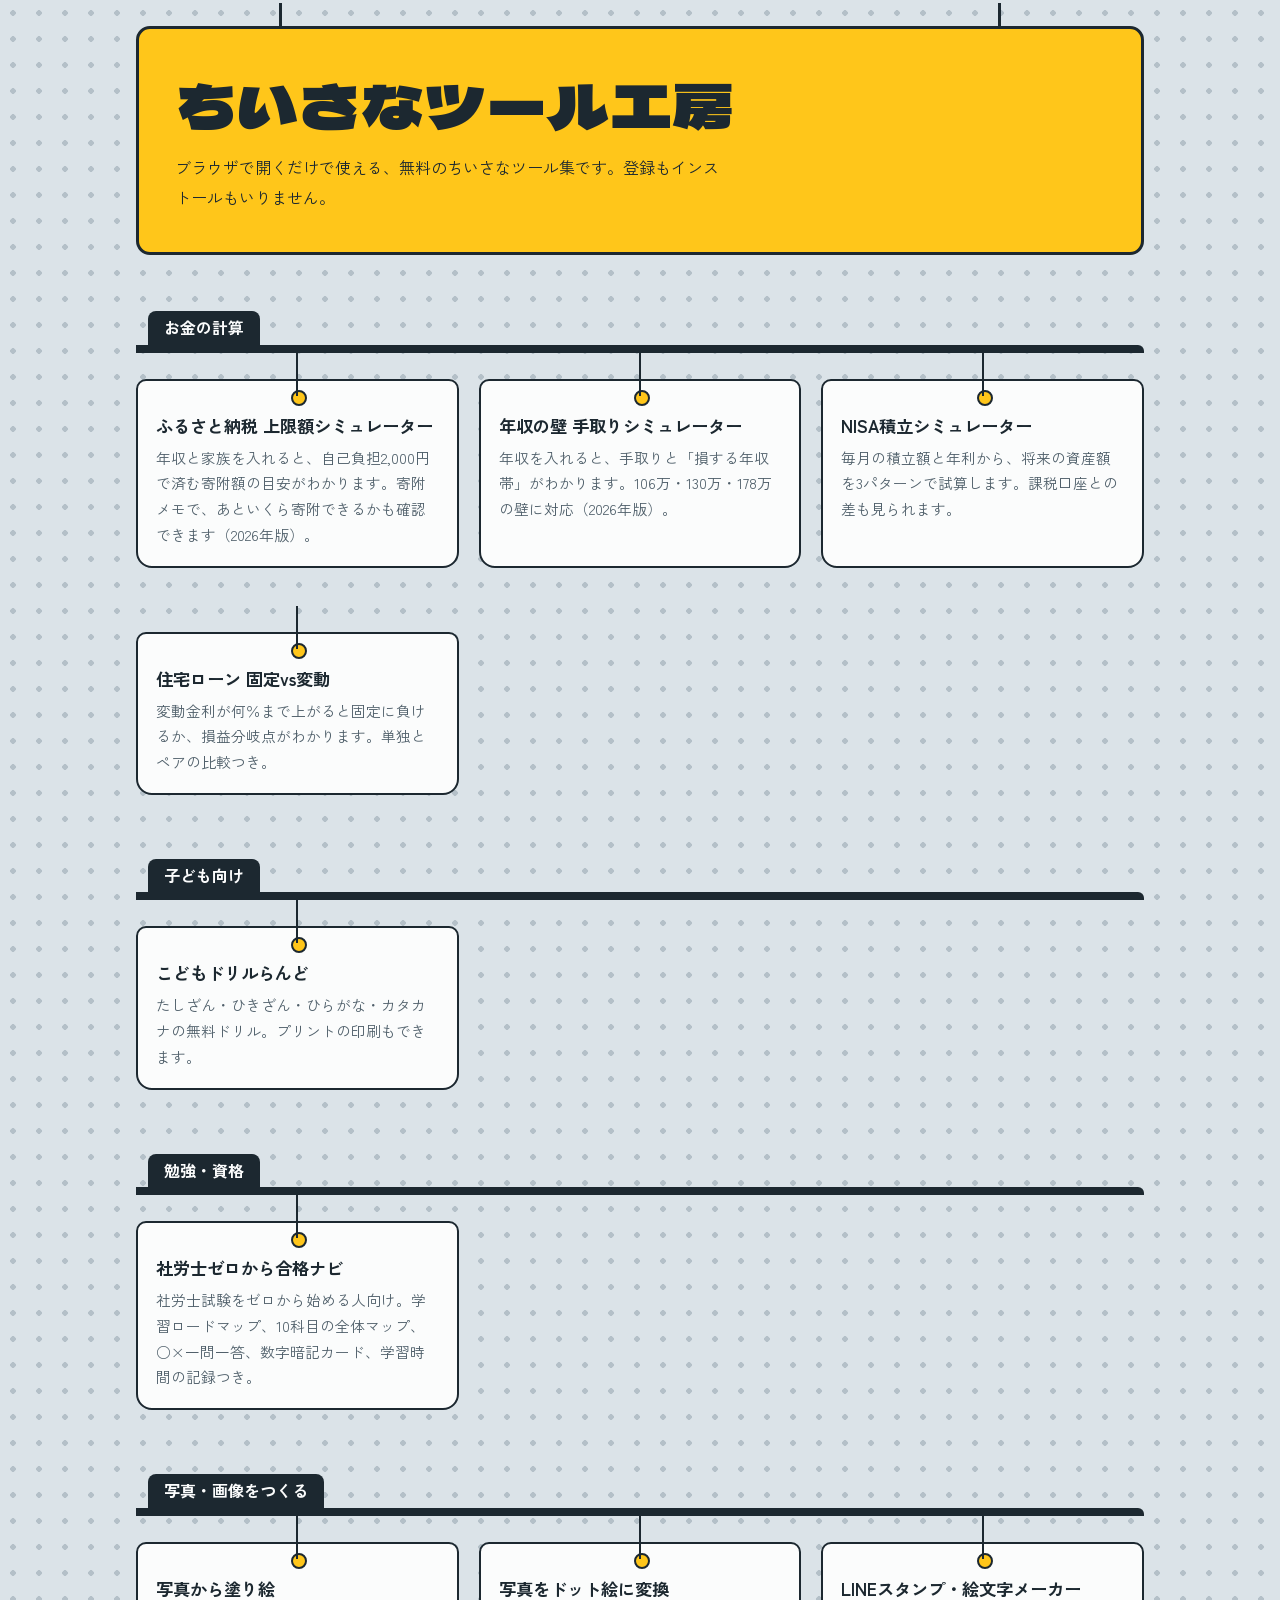
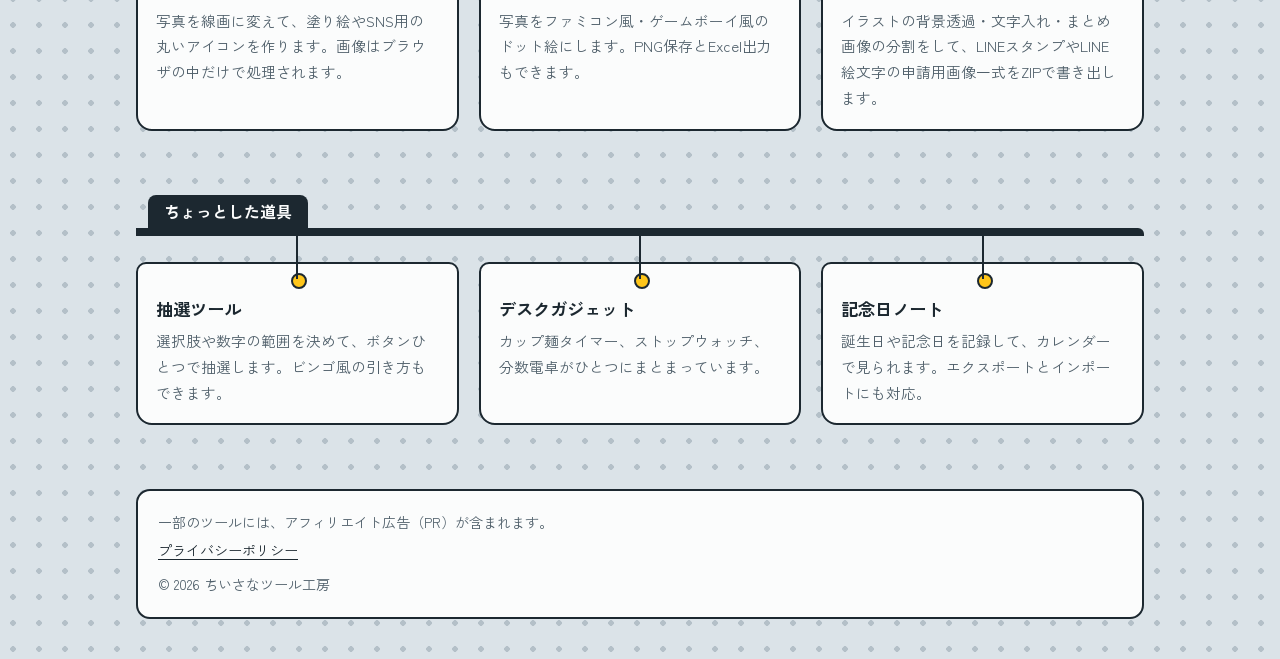
==== index.html @ 32a1d677 "「勉強・資格」に社労士ゼロから合格ナビを追加 Co-Authored-By: Claude Opus 5.5 <noreply@anthropic.com> Claude-Session: https" ====
<!DOCTYPE html>
<html lang="ja">
<head>
<meta charset="UTF-8">
<meta name="viewport" content="width=device-width, initial-scale=1, viewport-fit=cover">
<title>ちいさなツール工房｜ブラウザで使える無料ツール集</title>
<meta name="description" content="ふるさと納税の上限額・年収の壁・NISA・住宅ローンの計算、写真の塗り絵やドット絵、LINEスタンプ作り、こども向けドリル、社労士の勉強ツールなど。ブラウザで開くだけで使える、無料のちいさなツールを集めました。">
<link rel="canonical" href="https://zero-kobo.github.io/">
<meta name="theme-color" content="#ffc61a">
<meta property="og:type" content="website">
<meta property="og:site_name" content="ちいさなツール工房">
<meta property="og:title" content="ちいさなツール工房｜ブラウザで使える無料ツール集">
<meta property="og:description" content="ふるさと納税の上限額・年収の壁・NISA・住宅ローンの計算、写真の塗り絵やドット絵、LINEスタンプ作り、こども向けドリル、社労士の勉強ツールなど。ブラウザで開くだけで使える、無料のちいさなツールを集めました。">
<meta property="og:url" content="https://zero-kobo.github.io/">
<meta property="og:locale" content="ja_JP">
<meta name="twitter:card" content="summary">
<link rel="icon" href="data:image/svg+xml,%3Csvg xmlns='http://www.w3.org/2000/svg' viewBox='0 0 100 100'%3E%3Ctext y='.9em' font-size='90'%3E🔧%3C/text%3E%3C/svg%3E">
<link rel="preconnect" href="https://fonts.googleapis.com">
<link rel="preconnect" href="https://fonts.gstatic.com" crossorigin>
<link href="https://fonts.googleapis.com/css2?family=Dela+Gothic+One&family=Zen+Kaku+Gothic+New:wght@400;700&display=swap" rel="stylesheet">
<link rel="stylesheet" href="/style.css?v=20261011a">
<!-- Google tag (GA4) -->
<script async src="https://www.googletagmanager.com/gtag/js?id=G-40QSGNSQEL"></script>
<script>window.dataLayer=window.dataLayer||[];function gtag(){dataLayer.push(arguments);}gtag("js",new Date());gtag("config","G-40QSGNSQEL");</script>
</head>
<body class="home">
<div class="wrap">
<header class="sign">
<h1 class="brand">ちいさなツール工房</h1>
<p class="lead">ブラウザで開くだけで使える、無料のちいさなツール集です。登録もインストールもいりません。</p>
</header>
<main>
<section class="shelf" aria-labelledby="g0">
<h2 id="g0">お金の計算</h2>
<ul class="tags">
<li class="tag" style="--i:1"><h3><a href="/furusato-limit/">ふるさと納税 上限額シミュレーター</a></h3><p>年収と家族を入れると、自己負担2,000円で済む寄附額の目安がわかります。寄附メモで、あといくら寄附できるかも確認できます（2026年版）。</p></li>
<li class="tag" style="--i:2"><h3><a href="/nenshu-kabe-simulator/">年収の壁 手取りシミュレーター</a></h3><p>年収を入れると、手取りと「損する年収帯」がわかります。106万・130万・178万の壁に対応（2026年版）。</p></li>
<li class="tag" style="--i:3"><h3><a href="/nisa-simulator/">NISA積立シミュレーター</a></h3><p>毎月の積立額と年利から、将来の資産額を3パターンで試算します。課税口座との差も見られます。</p></li>
<li class="tag" style="--i:4"><h3><a href="/loan-sim/">住宅ローン 固定vs変動</a></h3><p>変動金利が何％まで上がると固定に負けるか、損益分岐点がわかります。単独とペアの比較つき。</p></li>
</ul>
</section>
<section class="shelf" aria-labelledby="g1">
<h2 id="g1">子ども向け</h2>
<ul class="tags">
<li class="tag" style="--i:5"><h3><a href="/kids-drill/">こどもドリルらんど</a></h3><p>たしざん・ひきざん・ひらがな・カタカナの無料ドリル。プリントの印刷もできます。</p></li>
</ul>
</section>
<section class="shelf" aria-labelledby="g2">
<h2 id="g2">勉強・資格</h2>
<ul class="tags">
<li class="tag" style="--i:6"><h3><a href="/sharoushi-navi/">社労士ゼロから合格ナビ</a></h3><p>社労士試験をゼロから始める人向け。学習ロードマップ、10科目の全体マップ、○×一問一答、数字暗記カード、学習時間の記録つき。</p></li>
</ul>
</section>
<section class="shelf" aria-labelledby="g3">
<h2 id="g3">写真・画像をつくる</h2>
<ul class="tags">
<li class="tag" style="--i:7"><h3><a href="/photo-to-nurie/">写真から塗り絵</a></h3><p>写真を線画に変えて、塗り絵やSNS用の丸いアイコンを作ります。画像はブラウザの中だけで処理されます。</p></li>
<li class="tag" style="--i:8"><h3><a href="/dot-art/">写真をドット絵に変換</a></h3><p>写真をファミコン風・ゲームボーイ風のドット絵にします。PNG保存とExcel出力もできます。</p></li>
<li class="tag" style="--i:9"><h3><a href="/line-stamp-maker/">LINEスタンプ・絵文字メーカー</a></h3><p>イラストの背景透過・文字入れ・まとめ画像の分割をして、LINEスタンプやLINE絵文字の申請用画像一式をZIPで書き出します。</p></li>
</ul>
</section>
<section class="shelf" aria-labelledby="g4">
<h2 id="g4">ちょっとした道具</h2>
<ul class="tags">
<li class="tag" style="--i:10"><h3><a href="/roulette/">抽選ツール</a></h3><p>選択肢や数字の範囲を決めて、ボタンひとつで抽選します。ビンゴ風の引き方もできます。</p></li>
<li class="tag" style="--i:11"><h3><a href="/cyber-noodle-timer/">デスクガジェット</a></h3><p>カップ麺タイマー、ストップウォッチ、分数電卓がひとつにまとまっています。</p></li>
<li class="tag" style="--i:12"><h3><a href="/anniversary/">記念日ノート</a></h3><p>誕生日や記念日を記録して、カレンダーで見られます。エクスポートとインポートにも対応。</p></li>
</ul>
</section>
</main>
<footer class="foot">
<p>一部のツールには、アフィリエイト広告（PR）が含まれます。</p>
<p><a href="/privacy.html">プライバシーポリシー</a></p>
<p class="copy">© 2026 ちいさなツール工房</p>
</footer>
</div>
</body>
</html>
---- style.css ----
/* ちいさなツール工房：壁板に道具を吊るした作業場 */
:root {
  --board: #dbe3e8;
  --hole: #b4c0c8;
  --ink: #1c2830;
  --paper: #fbfcfc;
  --sign: #ffc61a;
  --hover: #fff3c4;
  --muted: #4f5f6a;
  --display: "Dela Gothic One", "Hiragino Sans", "Yu Gothic", "Meiryo", sans-serif;
  --text: "Zen Kaku Gothic New", "Hiragino Sans", "Yu Gothic", "Meiryo", sans-serif;
}

* { box-sizing: border-box; }
html { -webkit-text-size-adjust: 100%; }

body {
  margin: 0;
  background-color: var(--board);
  background-image: radial-gradient(circle, var(--hole) 2.6px, transparent 3px);
  background-size: 26px 26px;
  color: var(--ink);
  font-family: var(--text);
  font-size: 1rem;
  line-height: 1.7;
}

.wrap {
  max-width: 1040px;
  margin: 0 auto;
  padding: 26px 16px 40px;
  padding-left: max(16px, env(safe-area-inset-left));
  padding-right: max(16px, env(safe-area-inset-right));
}

a { color: inherit; }

/* ---- 看板 ---- */
.sign {
  position: relative;
  margin: 0 0 56px;
  padding: clamp(22px, 5vw, 40px) clamp(18px, 4vw, 36px);
  background: var(--sign);
  border: 3px solid var(--ink);
  border-radius: 14px;
}
.sign::before,
.sign::after {
  content: "";
  position: absolute;
  top: -26px;
  width: 3px;
  height: 26px;
  background: var(--ink);
}
.sign::before { left: 14%; }
.sign::after { right: 14%; }

.brand {
  margin: 0;
  font-family: var(--display);
  font-weight: 400;
  font-size: clamp(2rem, 8.5vw, 3.8rem);
  line-height: 1.15;
  letter-spacing: 0.02em;
}
.brand a { text-decoration: none; }
.lead {
  margin: 14px 0 0;
  max-width: 34em;
  line-height: 1.85;
}
.sign.slim { padding: 12px 20px; margin-bottom: 40px; }
.sign.slim .brand { font-size: 1.25rem; }

/* ---- 棚（レール）と札 ---- */
.shelf { margin: 0 0 60px; }
.shelf h2 {
  display: block;
  width: fit-content;
  margin: 0 0 0 12px;
  padding: 4px 16px;
  background: var(--ink);
  color: var(--paper);
  font-family: var(--text);
  font-size: 1rem;
  font-weight: 700;
  line-height: 1.6;
  border-radius: 8px 8px 0 0;
}

.tags {
  display: grid;
  grid-template-columns: repeat(auto-fill, minmax(min(100%, 250px), 1fr));
  gap: 38px 20px;
  margin: 0;
  padding: 0 0 4px;
  list-style: none;
  border-top: 8px solid var(--ink);
  border-radius: 0 6px 6px 6px;
}

.tag {
  position: relative;
  margin-top: 26px;
  padding: 32px 18px 18px;
  background: var(--paper);
  border: 2px solid var(--ink);
  border-radius: 10px 10px 16px 16px;
  transform-origin: 50% -26px;
  transition: transform 0.18s ease, background-color 0.18s ease;
}
/* ひもと穴 */
.tag::before {
  content: "";
  position: absolute;
  top: 9px;
  left: 50%;
  width: 12px;
  height: 12px;
  margin-left: -6px;
  background: var(--sign);
  border: 2px solid var(--ink);
  border-radius: 50%;
}
.tag::after {
  content: "";
  position: absolute;
  top: -28px;
  left: 50%;
  width: 2px;
  height: 43px;
  margin-left: -1px;
  background: var(--ink);
}

.tag h3 {
  margin: 0 0 6px;
  font-size: 1.08rem;
  font-weight: 700;
  line-height: 1.5;
}
.tag h3 a { text-decoration: none; }
/* カード全体をリンクにする */
.tag h3 a::after {
  content: "";
  position: absolute;
  inset: -2px;
  border-radius: 12px 12px 18px 18px;
}
.tag h3 a:focus-visible { outline: none; }
.tag h3 a:focus-visible::after {
  outline: 3px solid var(--ink);
  outline-offset: 3px;
}
.tag p {
  margin: 0;
  color: var(--muted);
  font-size: 0.92rem;
  line-height: 1.75;
}

@media (hover: hover) {
  .tag:hover {
    background: var(--hover);
    transform: translateY(-3px);
  }
}

/* ひらいた直後に、札が一度だけゆれる */
@media (prefers-reduced-motion: no-preference) {
  .home .tag {
    animation: swing 1.7s ease-in-out calc(var(--i, 0) * 70ms) backwards;
  }
}
@keyframes swing {
  0%   { transform: rotate(5deg); }
  22%  { transform: rotate(-3.2deg); }
  44%  { transform: rotate(1.8deg); }
  66%  { transform: rotate(-0.9deg); }
  84%  { transform: rotate(0.35deg); }
  100% { transform: rotate(0); }
}

/* ---- フッター ---- */
.foot {
  padding: 16px 20px;
  background: var(--paper);
  border: 2px solid var(--ink);
  border-radius: 14px;
  color: var(--muted);
  font-size: 0.88rem;
}
.foot p { margin: 4px 0; }
.foot a { color: var(--ink); text-underline-offset: 0.2em; }
.foot .copy { margin-top: 10px; }

/* ---- プライバシーポリシー ---- */
.paper {
  max-width: 46rem;
  margin: 0 0 32px;
  padding: clamp(20px, 5vw, 40px);
  background: var(--paper);
  border: 2px solid var(--ink);
  border-radius: 14px;
}
.paper h1 { margin: 0 0 8px; font-size: 1.6rem; line-height: 1.4; }
.paper h2 { margin: 1.9em 0 0.4em; font-size: 1.1rem; line-height: 1.5; }
.paper p { margin: 0.6em 0; line-height: 1.95; }
.paper a { text-underline-offset: 0.2em; }
.paper .date { margin-top: 2em; color: var(--muted); font-size: 0.9rem; }
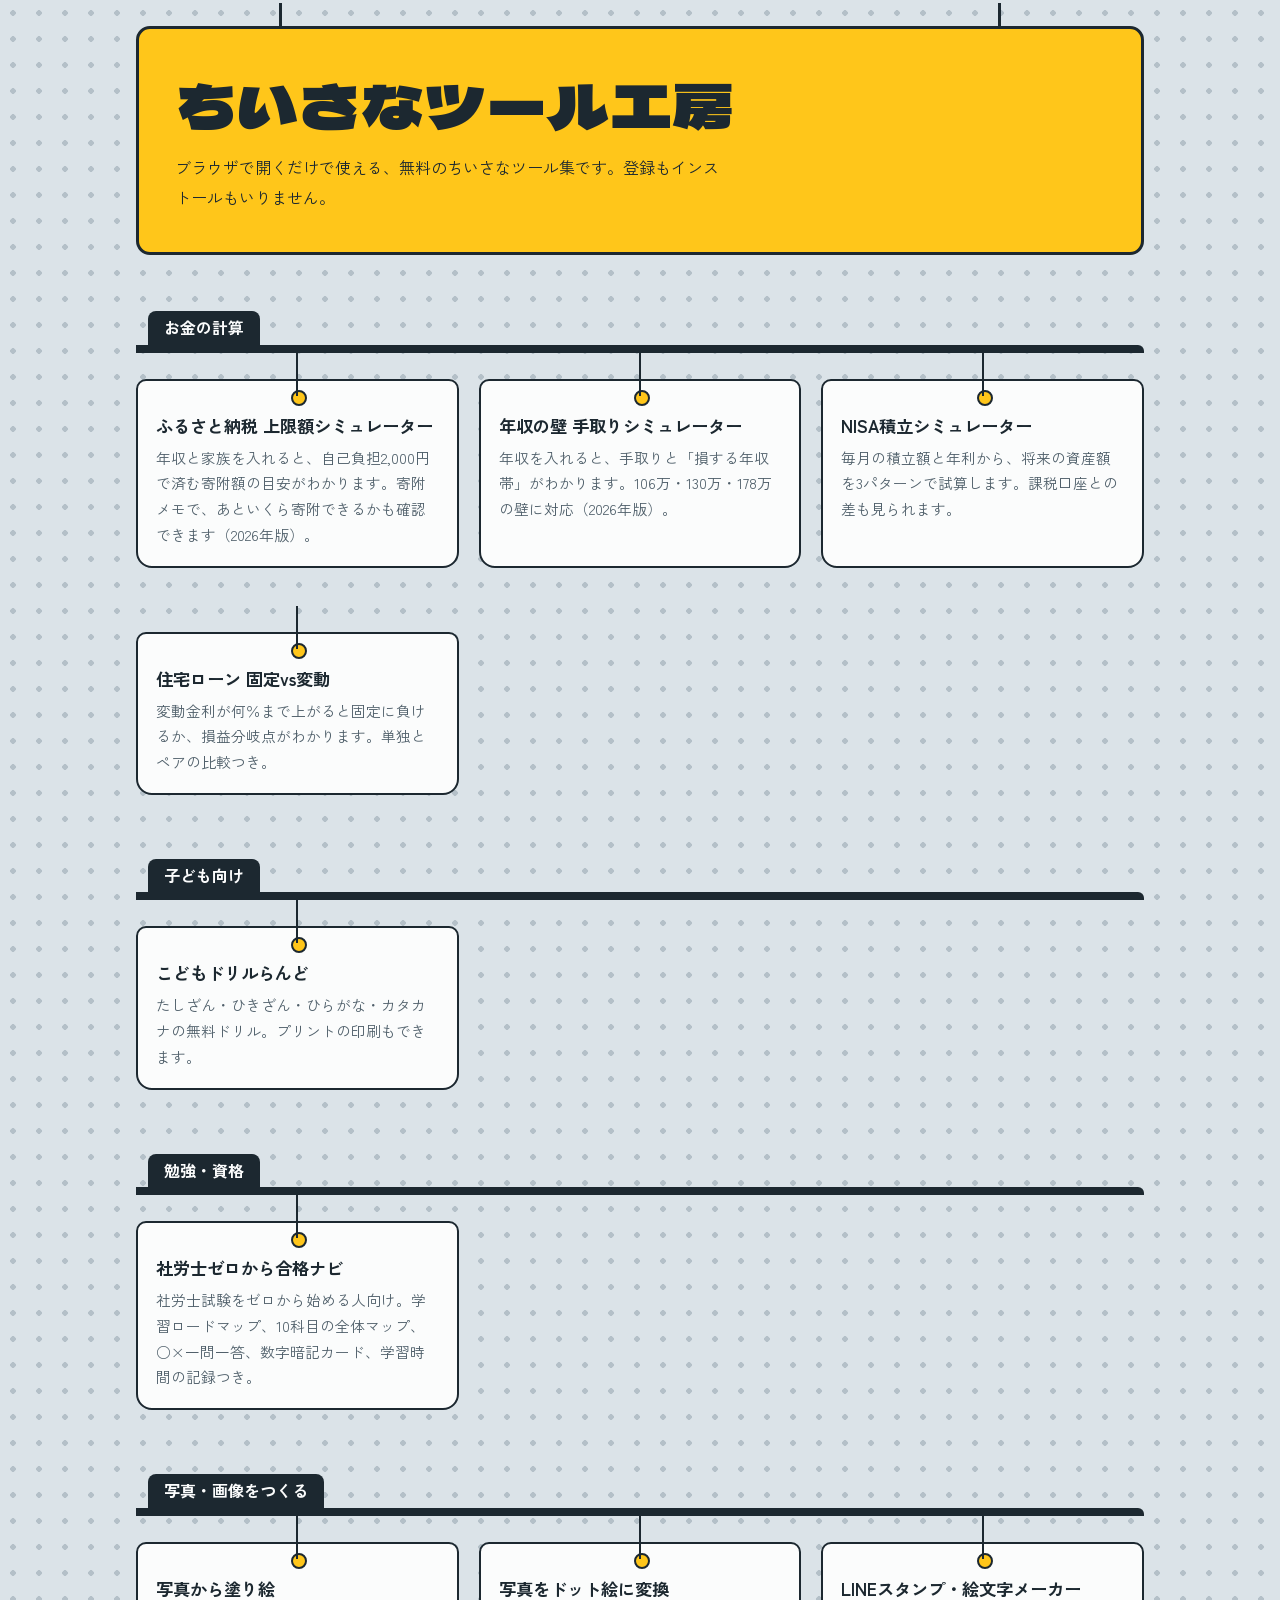
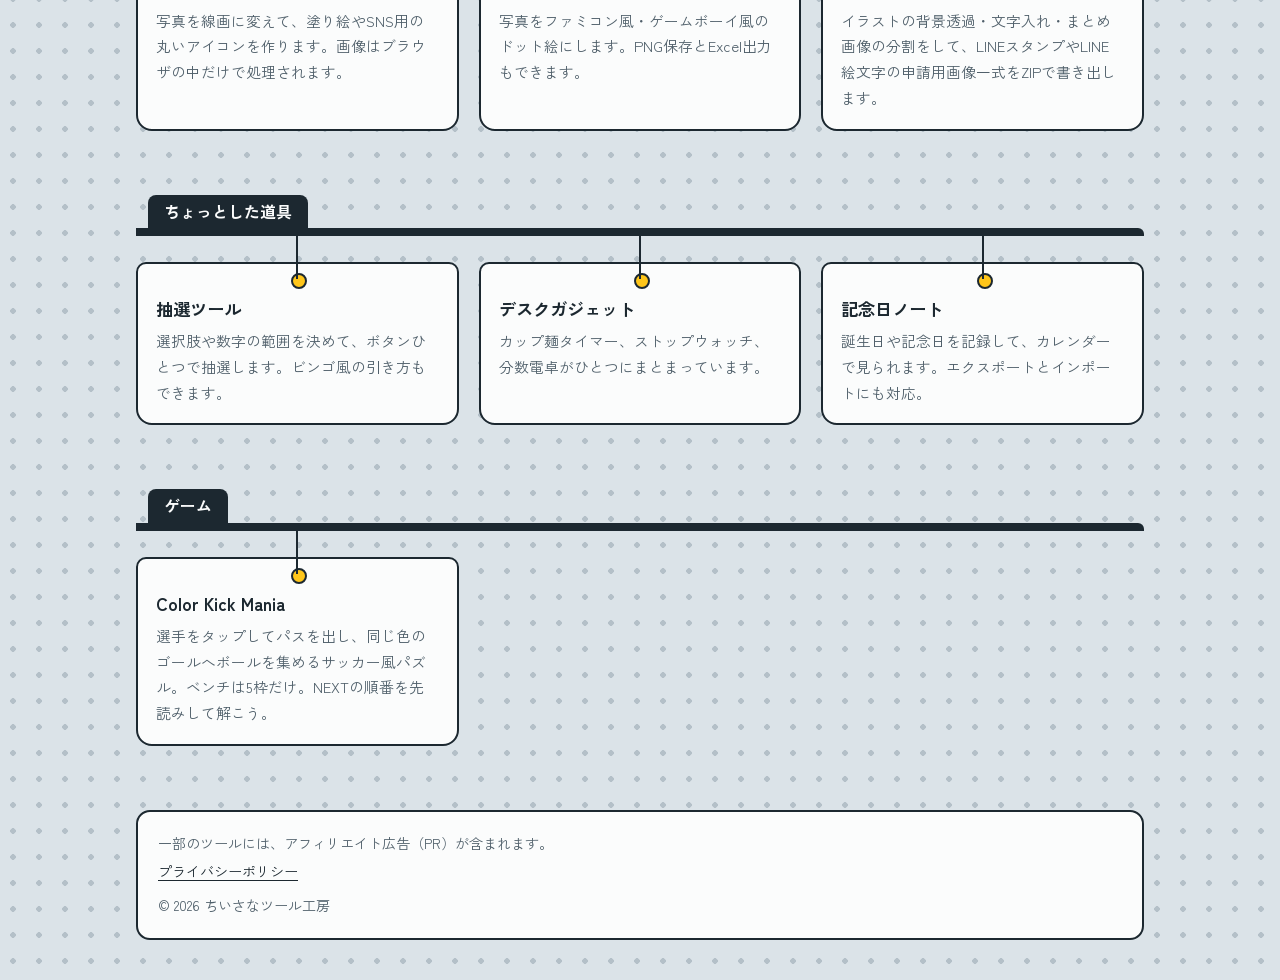
==== commit 17750050: "トップページに「ゲーム」の棚とColor Kick Maniaを追加 - tools.json にColor Kick Maniaを追加し、build.pyで再生成 - sitemap.xml に /" ====
--- a/index.html
+++ b/index.html
@@ -4,13 +4,13 @@
 <meta charset="UTF-8">
 <meta name="viewport" content="width=device-width, initial-scale=1, viewport-fit=cover">
 <title>ちいさなツール工房｜ブラウザで使える無料ツール集</title>
-<meta name="description" content="ふるさと納税の上限額・年収の壁・NISA・住宅ローンの計算、写真の塗り絵やドット絵、LINEスタンプ作り、こども向けドリル、社労士の勉強ツールなど。ブラウザで開くだけで使える、無料のちいさなツールを集めました。">
+<meta name="description" content="ふるさと納税の上限額・年収の壁・NISA・住宅ローンの計算、写真の塗り絵やドット絵、LINEスタンプ作り、こども向けドリル、社労士の勉強ツール、サッカー風パズルゲームなど。ブラウザで開くだけで使える、無料のちいさなツールを集めました。">
 <link rel="canonical" href="https://zero-kobo.github.io/">
 <meta name="theme-color" content="#ffc61a">
 <meta property="og:type" content="website">
 <meta property="og:site_name" content="ちいさなツール工房">
 <meta property="og:title" content="ちいさなツール工房｜ブラウザで使える無料ツール集">
-<meta property="og:description" content="ふるさと納税の上限額・年収の壁・NISA・住宅ローンの計算、写真の塗り絵やドット絵、LINEスタンプ作り、こども向けドリル、社労士の勉強ツールなど。ブラウザで開くだけで使える、無料のちいさなツールを集めました。">
+<meta property="og:description" content="ふるさと納税の上限額・年収の壁・NISA・住宅ローンの計算、写真の塗り絵やドット絵、LINEスタンプ作り、こども向けドリル、社労士の勉強ツール、サッカー風パズルゲームなど。ブラウザで開くだけで使える、無料のちいさなツールを集めました。">
 <meta property="og:url" content="https://zero-kobo.github.io/">
 <meta property="og:locale" content="ja_JP">
 <meta name="twitter:card" content="summary">
@@ -67,6 +67,12 @@
 <li class="tag" style="--i:12"><h3><a href="/anniversary/">記念日ノート</a></h3><p>誕生日や記念日を記録して、カレンダーで見られます。エクスポートとインポートにも対応。</p></li>
 </ul>
 </section>
+<section class="shelf" aria-labelledby="g5">
+<h2 id="g5">ゲーム</h2>
+<ul class="tags">
+<li class="tag" style="--i:13"><h3><a href="/color-kick/">Color Kick Mania</a></h3><p>選手をタップしてパスを出し、同じ色のゴールへボールを集めるサッカー風パズル。ベンチは5枠だけ。NEXTの順番を先読みして解こう。</p></li>
+</ul>
+</section>
 </main>
 <footer class="foot">
 <p>一部のツールには、アフィリエイト広告（PR）が含まれます。</p>
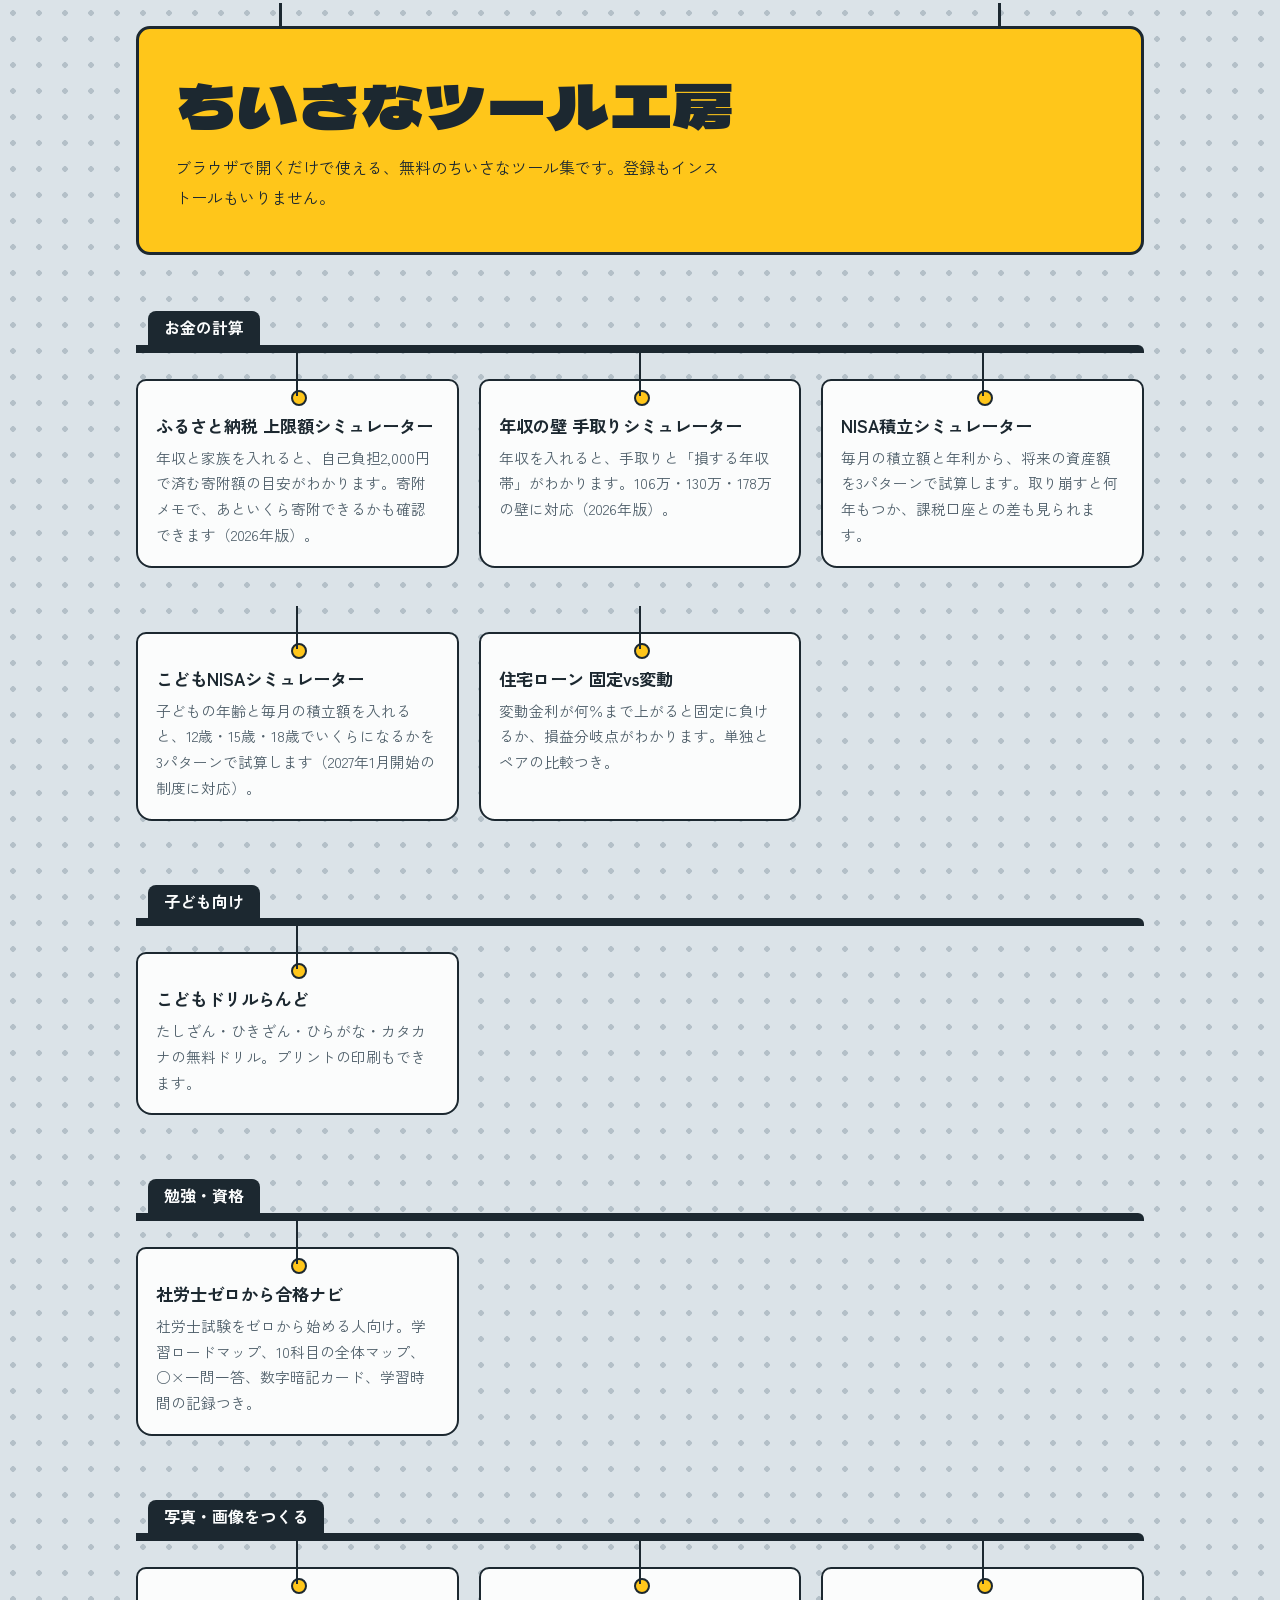
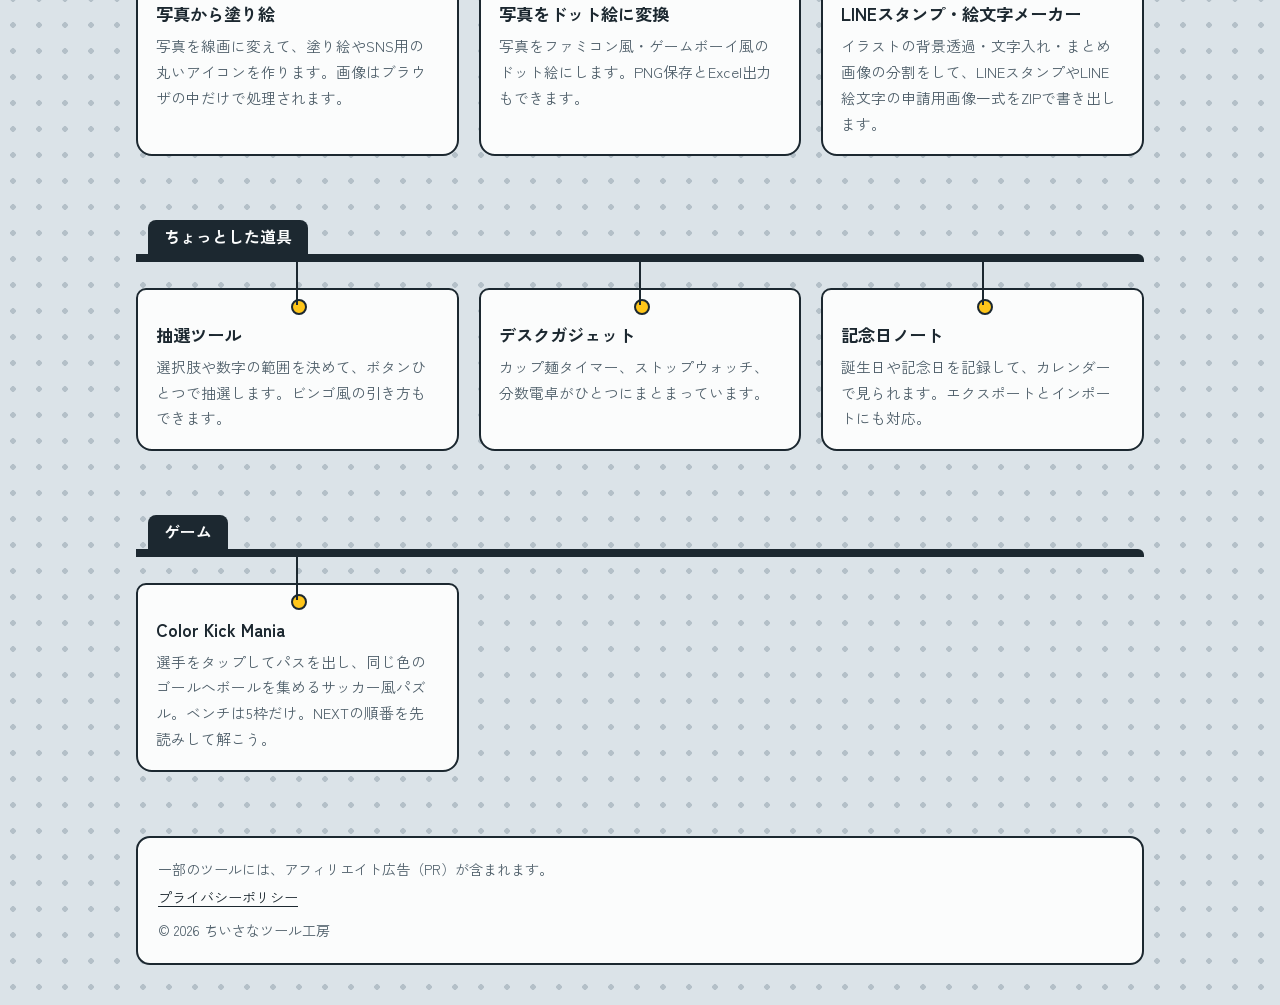
==== commit 4c774cd6: "トップページとサイトマップにこどもNISAシミュレーターを追加 Co-Authored-By: Claude Fable 5.2 <noreply@anthropic.com> Claude-Sess" ====
--- a/index.html
+++ b/index.html
@@ -4,13 +4,13 @@
 <meta charset="UTF-8">
 <meta name="viewport" content="width=device-width, initial-scale=1, viewport-fit=cover">
 <title>ちいさなツール工房｜ブラウザで使える無料ツール集</title>
-<meta name="description" content="ふるさと納税の上限額・年収の壁・NISA・住宅ローンの計算、写真の塗り絵やドット絵、LINEスタンプ作り、こども向けドリル、社労士の勉強ツール、サッカー風パズルゲームなど。ブラウザで開くだけで使える、無料のちいさなツールを集めました。">
+<meta name="description" content="ふるさと納税の上限額・年収の壁・NISA・こどもNISA・住宅ローンの計算、写真の塗り絵やドット絵、LINEスタンプ作り、こども向けドリル、社労士の勉強ツール、サッカー風パズルゲームなど。ブラウザで開くだけで使える、無料のちいさなツールを集めました。">
 <link rel="canonical" href="https://zero-kobo.github.io/">
 <meta name="theme-color" content="#ffc61a">
 <meta property="og:type" content="website">
 <meta property="og:site_name" content="ちいさなツール工房">
 <meta property="og:title" content="ちいさなツール工房｜ブラウザで使える無料ツール集">
-<meta property="og:description" content="ふるさと納税の上限額・年収の壁・NISA・住宅ローンの計算、写真の塗り絵やドット絵、LINEスタンプ作り、こども向けドリル、社労士の勉強ツール、サッカー風パズルゲームなど。ブラウザで開くだけで使える、無料のちいさなツールを集めました。">
+<meta property="og:description" content="ふるさと納税の上限額・年収の壁・NISA・こどもNISA・住宅ローンの計算、写真の塗り絵やドット絵、LINEスタンプ作り、こども向けドリル、社労士の勉強ツール、サッカー風パズルゲームなど。ブラウザで開くだけで使える、無料のちいさなツールを集めました。">
 <meta property="og:url" content="https://zero-kobo.github.io/">
 <meta property="og:locale" content="ja_JP">
 <meta name="twitter:card" content="summary">
@@ -35,42 +35,43 @@
 <ul class="tags">
 <li class="tag" style="--i:1"><h3><a href="/furusato-limit/">ふるさと納税 上限額シミュレーター</a></h3><p>年収と家族を入れると、自己負担2,000円で済む寄附額の目安がわかります。寄附メモで、あといくら寄附できるかも確認できます（2026年版）。</p></li>
 <li class="tag" style="--i:2"><h3><a href="/nenshu-kabe-simulator/">年収の壁 手取りシミュレーター</a></h3><p>年収を入れると、手取りと「損する年収帯」がわかります。106万・130万・178万の壁に対応（2026年版）。</p></li>
-<li class="tag" style="--i:3"><h3><a href="/nisa-simulator/">NISA積立シミュレーター</a></h3><p>毎月の積立額と年利から、将来の資産額を3パターンで試算します。課税口座との差も見られます。</p></li>
-<li class="tag" style="--i:4"><h3><a href="/loan-sim/">住宅ローン 固定vs変動</a></h3><p>変動金利が何％まで上がると固定に負けるか、損益分岐点がわかります。単独とペアの比較つき。</p></li>
+<li class="tag" style="--i:3"><h3><a href="/nisa-simulator/">NISA積立シミュレーター</a></h3><p>毎月の積立額と年利から、将来の資産額を3パターンで試算します。取り崩すと何年もつか、課税口座との差も見られます。</p></li>
+<li class="tag" style="--i:4"><h3><a href="/nisa-simulator/kodomo/">こどもNISAシミュレーター</a></h3><p>子どもの年齢と毎月の積立額を入れると、12歳・15歳・18歳でいくらになるかを3パターンで試算します（2027年1月開始の制度に対応）。</p></li>
+<li class="tag" style="--i:5"><h3><a href="/loan-sim/">住宅ローン 固定vs変動</a></h3><p>変動金利が何％まで上がると固定に負けるか、損益分岐点がわかります。単独とペアの比較つき。</p></li>
 </ul>
 </section>
 <section class="shelf" aria-labelledby="g1">
 <h2 id="g1">子ども向け</h2>
 <ul class="tags">
-<li class="tag" style="--i:5"><h3><a href="/kids-drill/">こどもドリルらんど</a></h3><p>たしざん・ひきざん・ひらがな・カタカナの無料ドリル。プリントの印刷もできます。</p></li>
+<li class="tag" style="--i:6"><h3><a href="/kids-drill/">こどもドリルらんど</a></h3><p>たしざん・ひきざん・ひらがな・カタカナの無料ドリル。プリントの印刷もできます。</p></li>
 </ul>
 </section>
 <section class="shelf" aria-labelledby="g2">
 <h2 id="g2">勉強・資格</h2>
 <ul class="tags">
-<li class="tag" style="--i:6"><h3><a href="/sharoushi-navi/">社労士ゼロから合格ナビ</a></h3><p>社労士試験をゼロから始める人向け。学習ロードマップ、10科目の全体マップ、○×一問一答、数字暗記カード、学習時間の記録つき。</p></li>
+<li class="tag" style="--i:7"><h3><a href="/sharoushi-navi/">社労士ゼロから合格ナビ</a></h3><p>社労士試験をゼロから始める人向け。学習ロードマップ、10科目の全体マップ、○×一問一答、数字暗記カード、学習時間の記録つき。</p></li>
 </ul>
 </section>
 <section class="shelf" aria-labelledby="g3">
 <h2 id="g3">写真・画像をつくる</h2>
 <ul class="tags">
-<li class="tag" style="--i:7"><h3><a href="/photo-to-nurie/">写真から塗り絵</a></h3><p>写真を線画に変えて、塗り絵やSNS用の丸いアイコンを作ります。画像はブラウザの中だけで処理されます。</p></li>
-<li class="tag" style="--i:8"><h3><a href="/dot-art/">写真をドット絵に変換</a></h3><p>写真をファミコン風・ゲームボーイ風のドット絵にします。PNG保存とExcel出力もできます。</p></li>
-<li class="tag" style="--i:9"><h3><a href="/line-stamp-maker/">LINEスタンプ・絵文字メーカー</a></h3><p>イラストの背景透過・文字入れ・まとめ画像の分割をして、LINEスタンプやLINE絵文字の申請用画像一式をZIPで書き出します。</p></li>
+<li class="tag" style="--i:8"><h3><a href="/photo-to-nurie/">写真から塗り絵</a></h3><p>写真を線画に変えて、塗り絵やSNS用の丸いアイコンを作ります。画像はブラウザの中だけで処理されます。</p></li>
+<li class="tag" style="--i:9"><h3><a href="/dot-art/">写真をドット絵に変換</a></h3><p>写真をファミコン風・ゲームボーイ風のドット絵にします。PNG保存とExcel出力もできます。</p></li>
+<li class="tag" style="--i:10"><h3><a href="/line-stamp-maker/">LINEスタンプ・絵文字メーカー</a></h3><p>イラストの背景透過・文字入れ・まとめ画像の分割をして、LINEスタンプやLINE絵文字の申請用画像一式をZIPで書き出します。</p></li>
 </ul>
 </section>
 <section class="shelf" aria-labelledby="g4">
 <h2 id="g4">ちょっとした道具</h2>
 <ul class="tags">
-<li class="tag" style="--i:10"><h3><a href="/roulette/">抽選ツール</a></h3><p>選択肢や数字の範囲を決めて、ボタンひとつで抽選します。ビンゴ風の引き方もできます。</p></li>
-<li class="tag" style="--i:11"><h3><a href="/cyber-noodle-timer/">デスクガジェット</a></h3><p>カップ麺タイマー、ストップウォッチ、分数電卓がひとつにまとまっています。</p></li>
-<li class="tag" style="--i:12"><h3><a href="/anniversary/">記念日ノート</a></h3><p>誕生日や記念日を記録して、カレンダーで見られます。エクスポートとインポートにも対応。</p></li>
+<li class="tag" style="--i:11"><h3><a href="/roulette/">抽選ツール</a></h3><p>選択肢や数字の範囲を決めて、ボタンひとつで抽選します。ビンゴ風の引き方もできます。</p></li>
+<li class="tag" style="--i:12"><h3><a href="/cyber-noodle-timer/">デスクガジェット</a></h3><p>カップ麺タイマー、ストップウォッチ、分数電卓がひとつにまとまっています。</p></li>
+<li class="tag" style="--i:13"><h3><a href="/anniversary/">記念日ノート</a></h3><p>誕生日や記念日を記録して、カレンダーで見られます。エクスポートとインポートにも対応。</p></li>
 </ul>
 </section>
 <section class="shelf" aria-labelledby="g5">
 <h2 id="g5">ゲーム</h2>
 <ul class="tags">
-<li class="tag" style="--i:13"><h3><a href="/color-kick/">Color Kick Mania</a></h3><p>選手をタップしてパスを出し、同じ色のゴールへボールを集めるサッカー風パズル。ベンチは5枠だけ。NEXTの順番を先読みして解こう。</p></li>
+<li class="tag" style="--i:14"><h3><a href="/color-kick/">Color Kick Mania</a></h3><p>選手をタップしてパスを出し、同じ色のゴールへボールを集めるサッカー風パズル。ベンチは5枠だけ。NEXTの順番を先読みして解こう。</p></li>
 </ul>
 </section>
 </main>
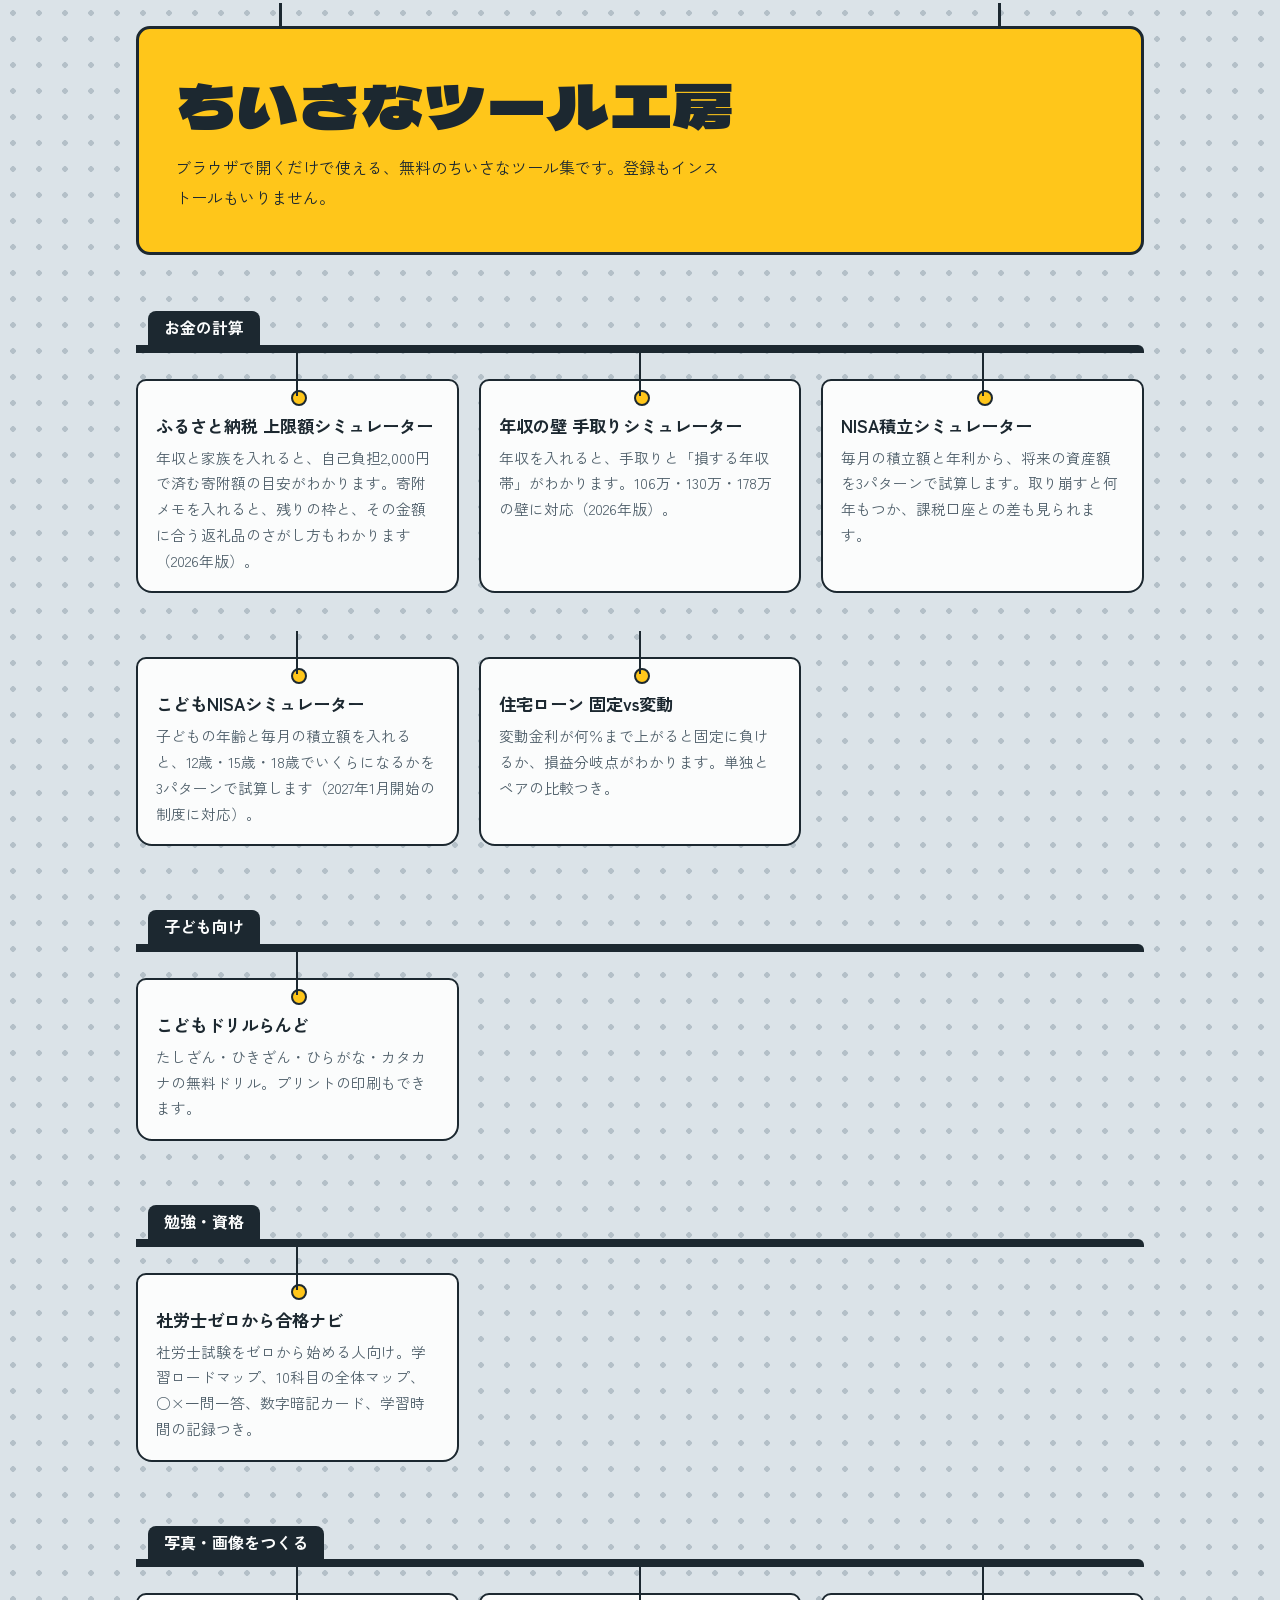
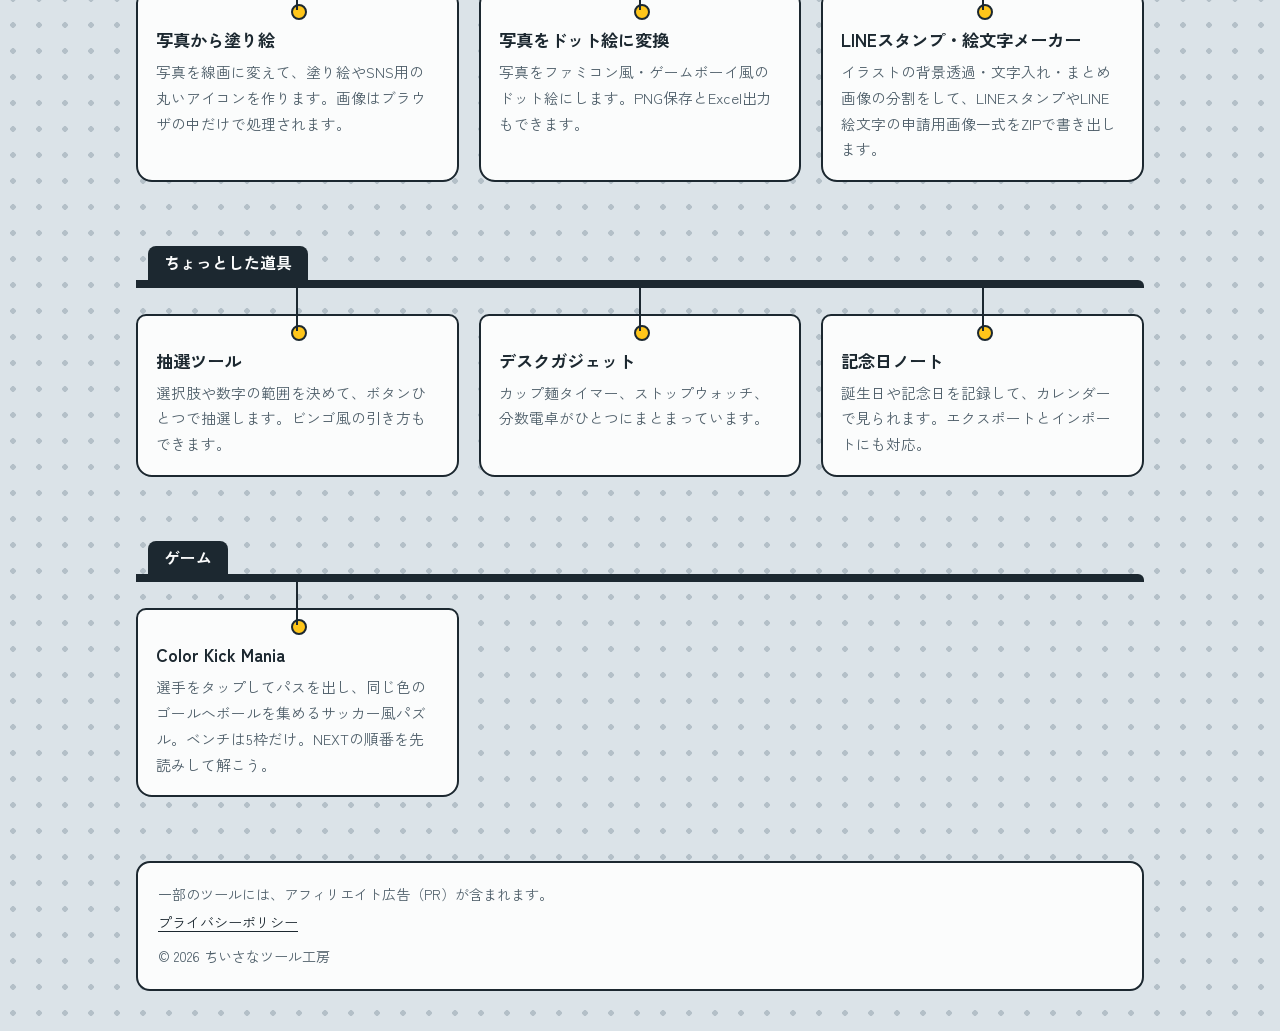
==== commit 4a5a016e: "Update furusato-limit description for the remaining-allowance planner Co-Authored-By: Claude Fable 5" ====
--- a/index.html
+++ b/index.html
@@ -33,7 +33,7 @@
 <section class="shelf" aria-labelledby="g0">
 <h2 id="g0">お金の計算</h2>
 <ul class="tags">
-<li class="tag" style="--i:1"><h3><a href="/furusato-limit/">ふるさと納税 上限額シミュレーター</a></h3><p>年収と家族を入れると、自己負担2,000円で済む寄附額の目安がわかります。寄附メモで、あといくら寄附できるかも確認できます（2026年版）。</p></li>
+<li class="tag" style="--i:1"><h3><a href="/furusato-limit/">ふるさと納税 上限額シミュレーター</a></h3><p>年収と家族を入れると、自己負担2,000円で済む寄附額の目安がわかります。寄附メモを入れると、残りの枠と、その金額に合う返礼品のさがし方もわかります（2026年版）。</p></li>
 <li class="tag" style="--i:2"><h3><a href="/nenshu-kabe-simulator/">年収の壁 手取りシミュレーター</a></h3><p>年収を入れると、手取りと「損する年収帯」がわかります。106万・130万・178万の壁に対応（2026年版）。</p></li>
 <li class="tag" style="--i:3"><h3><a href="/nisa-simulator/">NISA積立シミュレーター</a></h3><p>毎月の積立額と年利から、将来の資産額を3パターンで試算します。取り崩すと何年もつか、課税口座との差も見られます。</p></li>
 <li class="tag" style="--i:4"><h3><a href="/nisa-simulator/kodomo/">こどもNISAシミュレーター</a></h3><p>子どもの年齢と毎月の積立額を入れると、12歳・15歳・18歳でいくらになるかを3パターンで試算します（2027年1月開始の制度に対応）。</p></li>
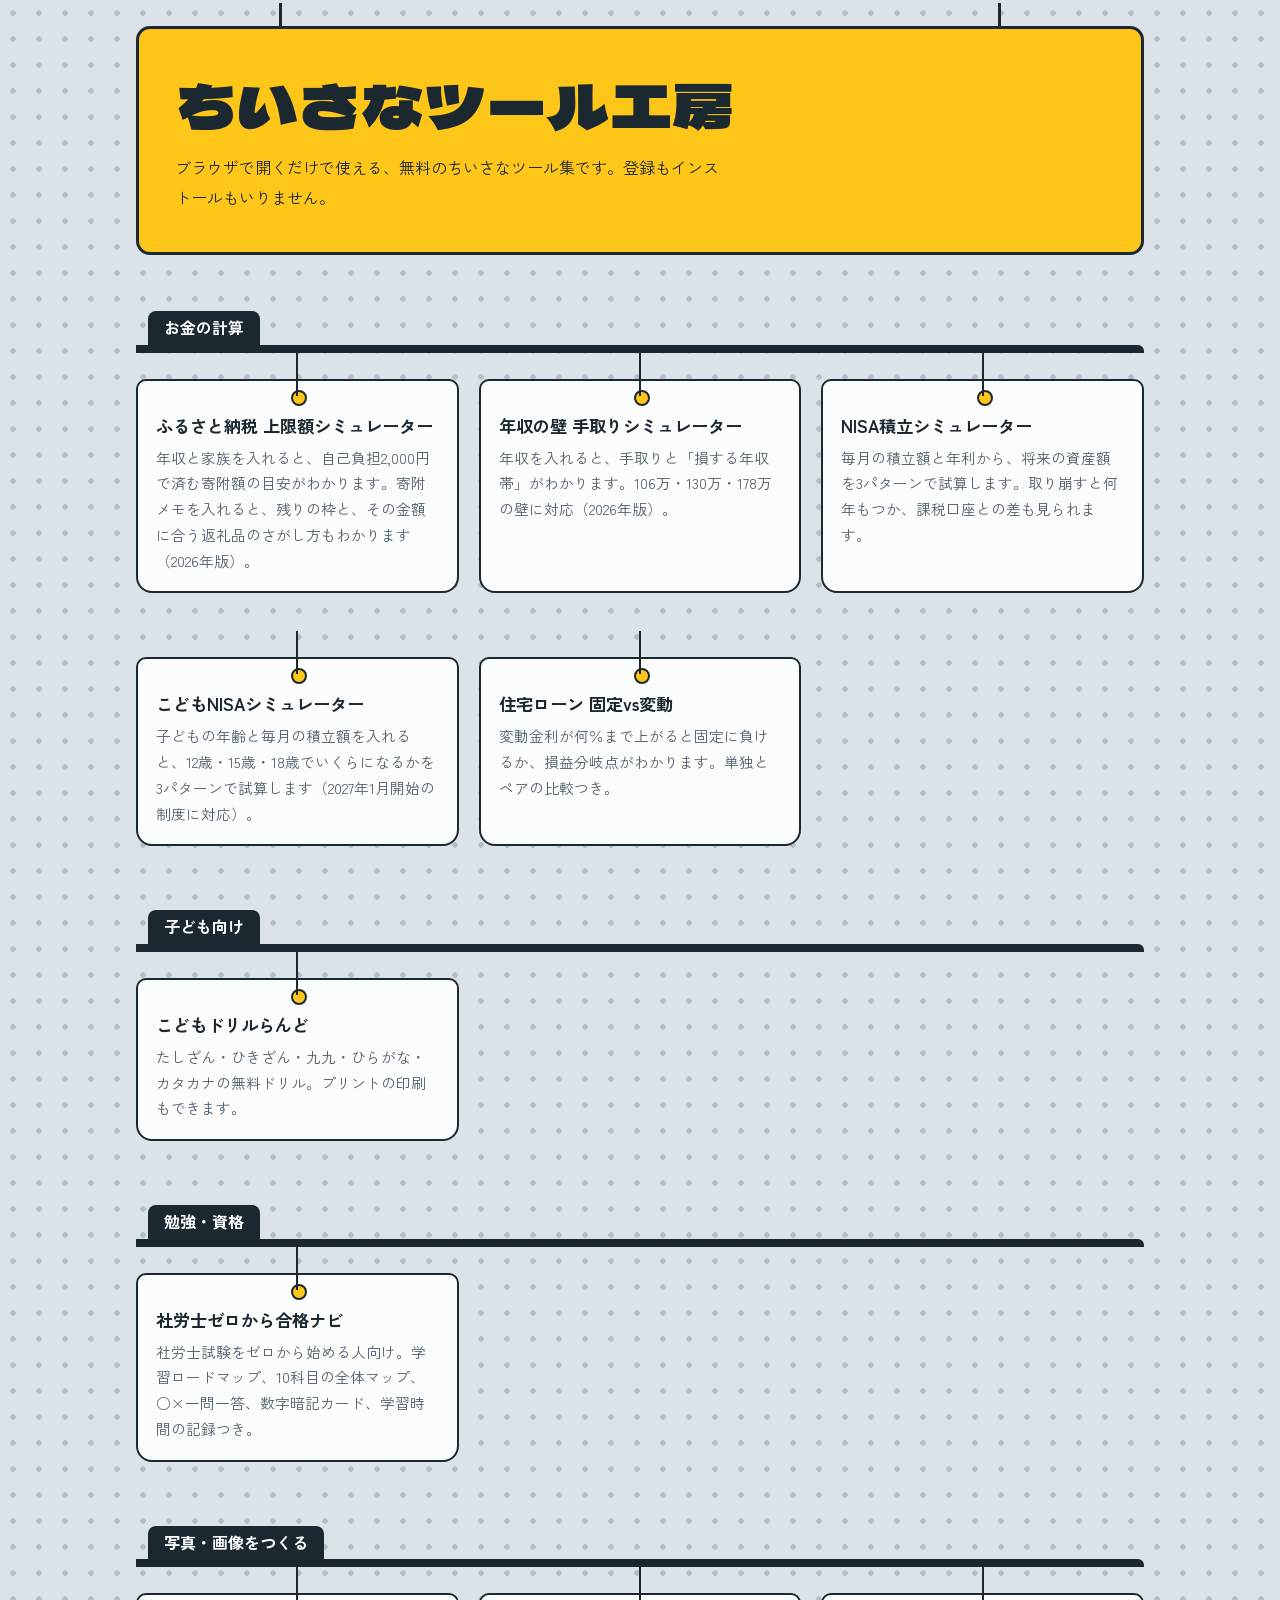
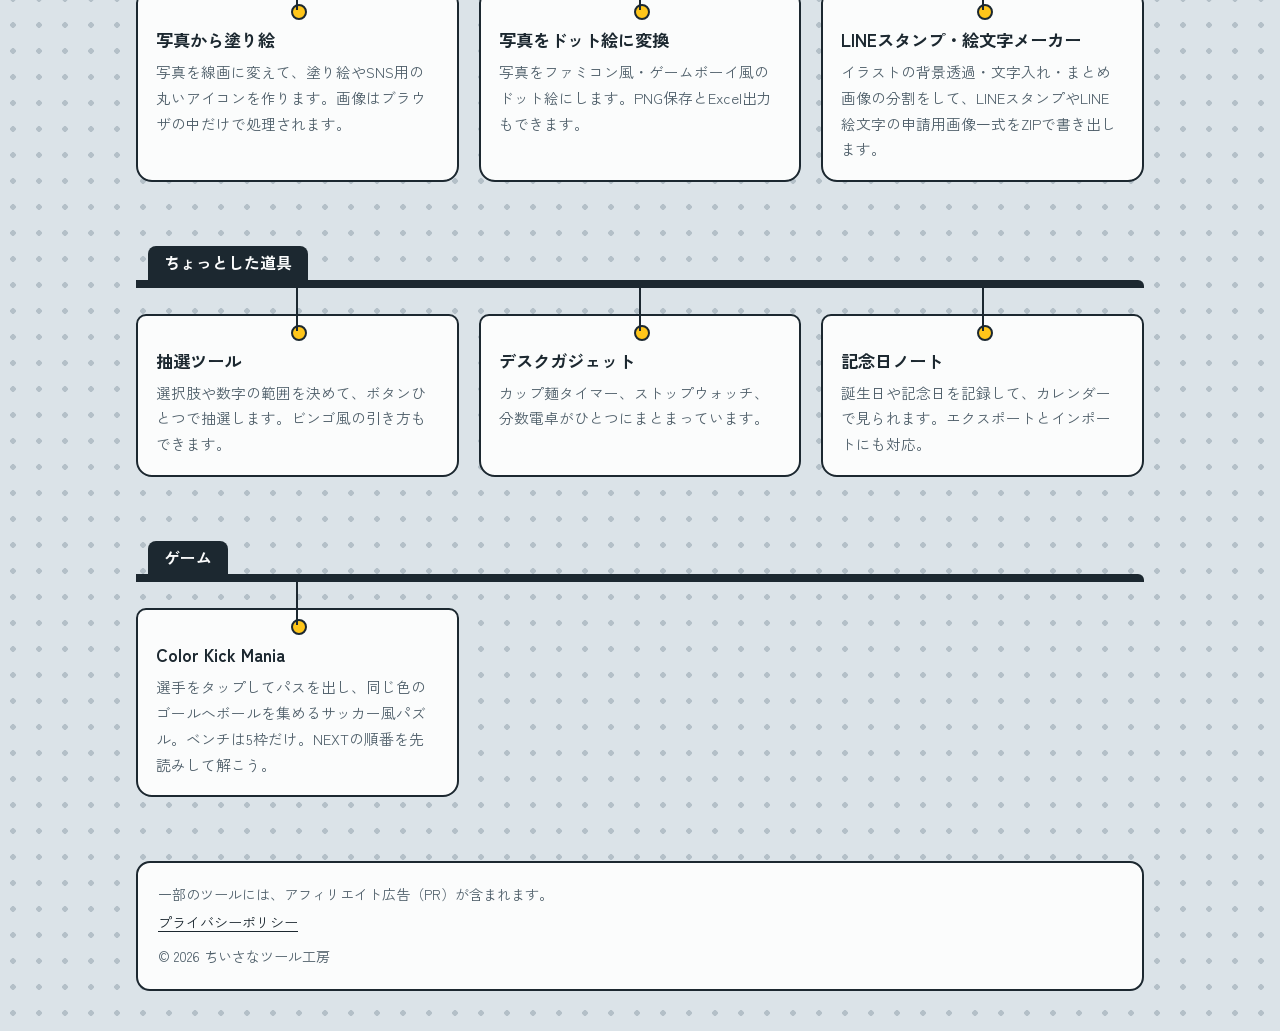
==== commit b7062323: "Mention the kuku drill on the top page and sitemap Co-Authored-By: Claude Fable 5.2 <noreply@anthrop" ====
--- a/index.html
+++ b/index.html
@@ -14,7 +14,11 @@
 <meta property="og:url" content="https://zero-kobo.github.io/">
 <meta property="og:locale" content="ja_JP">
 <meta name="twitter:card" content="summary">
-<link rel="icon" href="data:image/svg+xml,%3Csvg xmlns='http://www.w3.org/2000/svg' viewBox='0 0 100 100'%3E%3Ctext y='.9em' font-size='90'%3E🔧%3C/text%3E%3C/svg%3E">
+<link rel="icon" href="/favicon.ico" sizes="48x48">
+<link rel="icon" href="/favicon.svg" type="image/svg+xml">
+<link rel="icon" href="/icon-192.png" type="image/png" sizes="192x192">
+<link rel="apple-touch-icon" href="/apple-touch-icon.png">
+<script type="application/ld+json">{"@context": "https://schema.org", "@type": "WebSite", "name": "ちいさなツール工房", "alternateName": ["ちいさなツール工房 zero-kobo", "zero-kobo"], "url": "https://zero-kobo.github.io/"}</script>
 <link rel="preconnect" href="https://fonts.googleapis.com">
 <link rel="preconnect" href="https://fonts.gstatic.com" crossorigin>
 <link href="https://fonts.googleapis.com/css2?family=Dela+Gothic+One&family=Zen+Kaku+Gothic+New:wght@400;700&display=swap" rel="stylesheet">
@@ -43,7 +47,7 @@
 <section class="shelf" aria-labelledby="g1">
 <h2 id="g1">子ども向け</h2>
 <ul class="tags">
-<li class="tag" style="--i:6"><h3><a href="/kids-drill/">こどもドリルらんど</a></h3><p>たしざん・ひきざん・ひらがな・カタカナの無料ドリル。プリントの印刷もできます。</p></li>
+<li class="tag" style="--i:6"><h3><a href="/kids-drill/">こどもドリルらんど</a></h3><p>たしざん・ひきざん・九九・ひらがな・カタカナの無料ドリル。プリントの印刷もできます。</p></li>
 </ul>
 </section>
 <section class="shelf" aria-labelledby="g2">
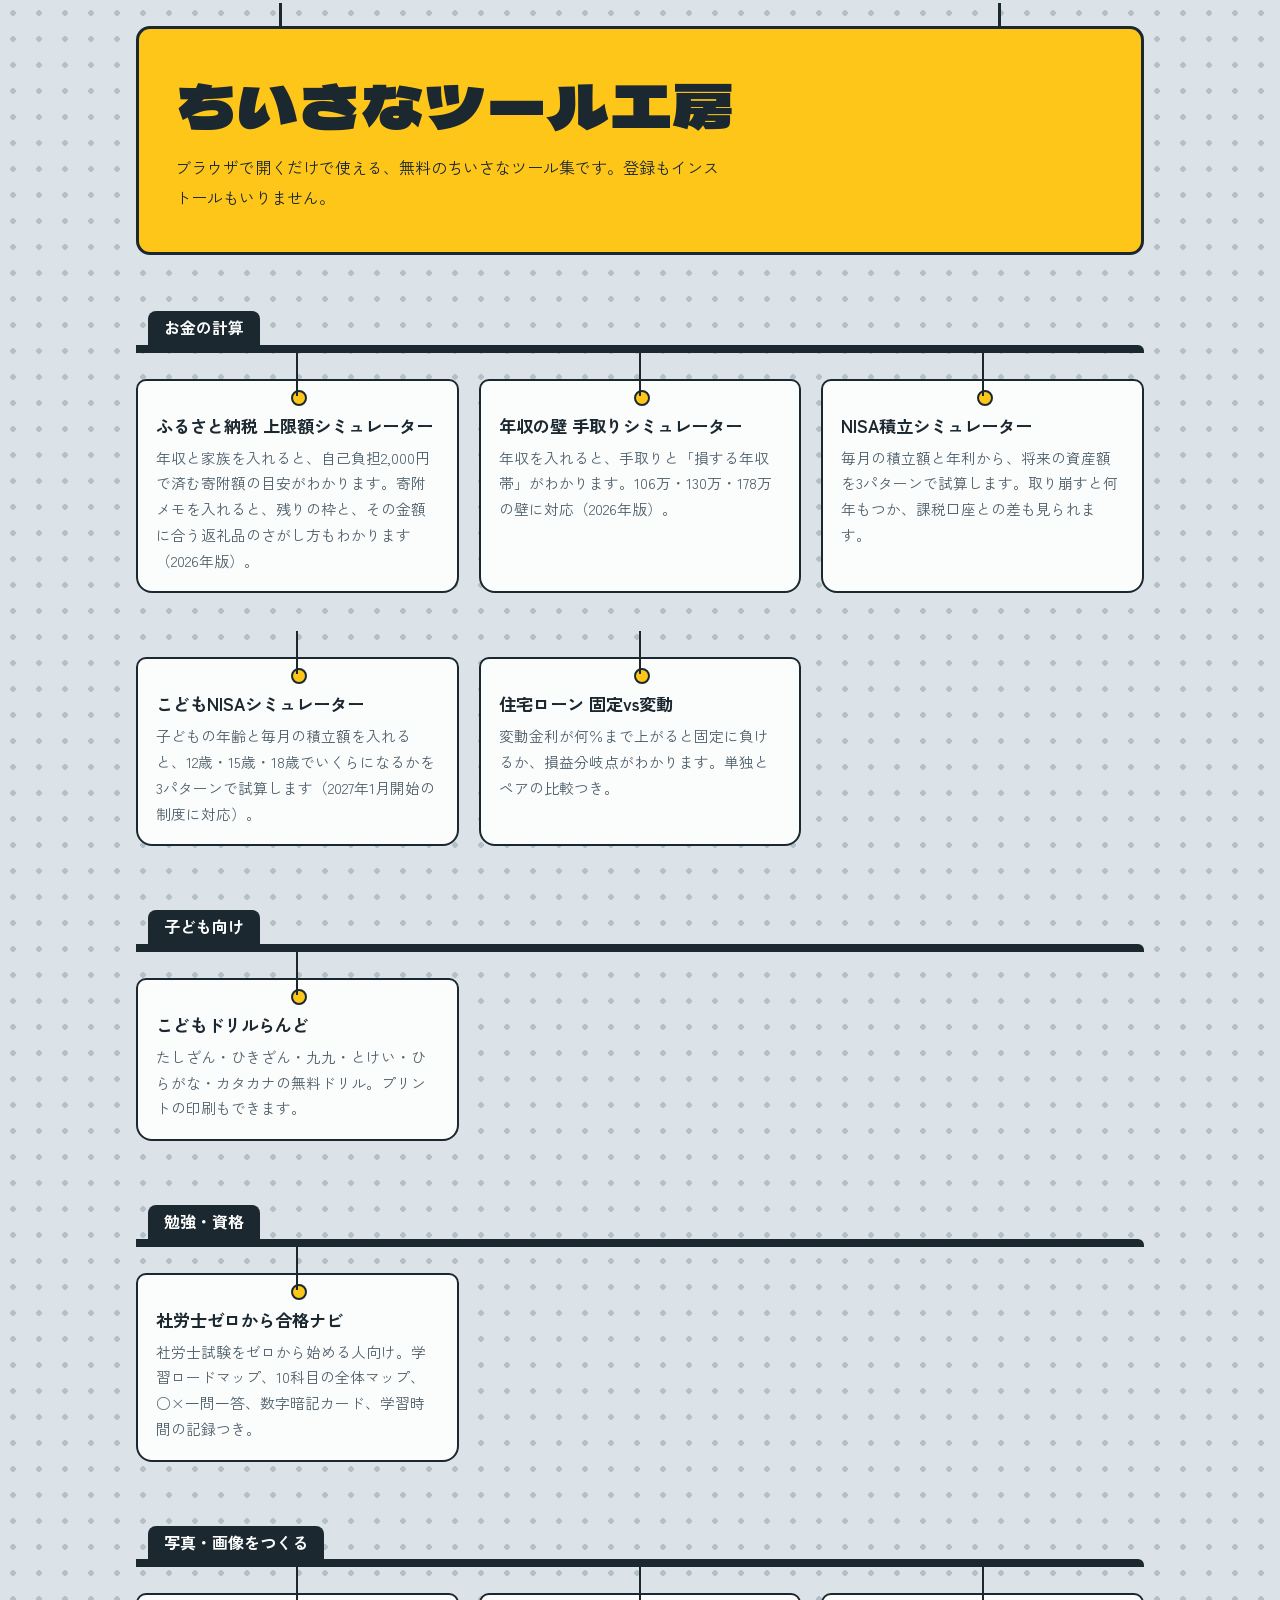
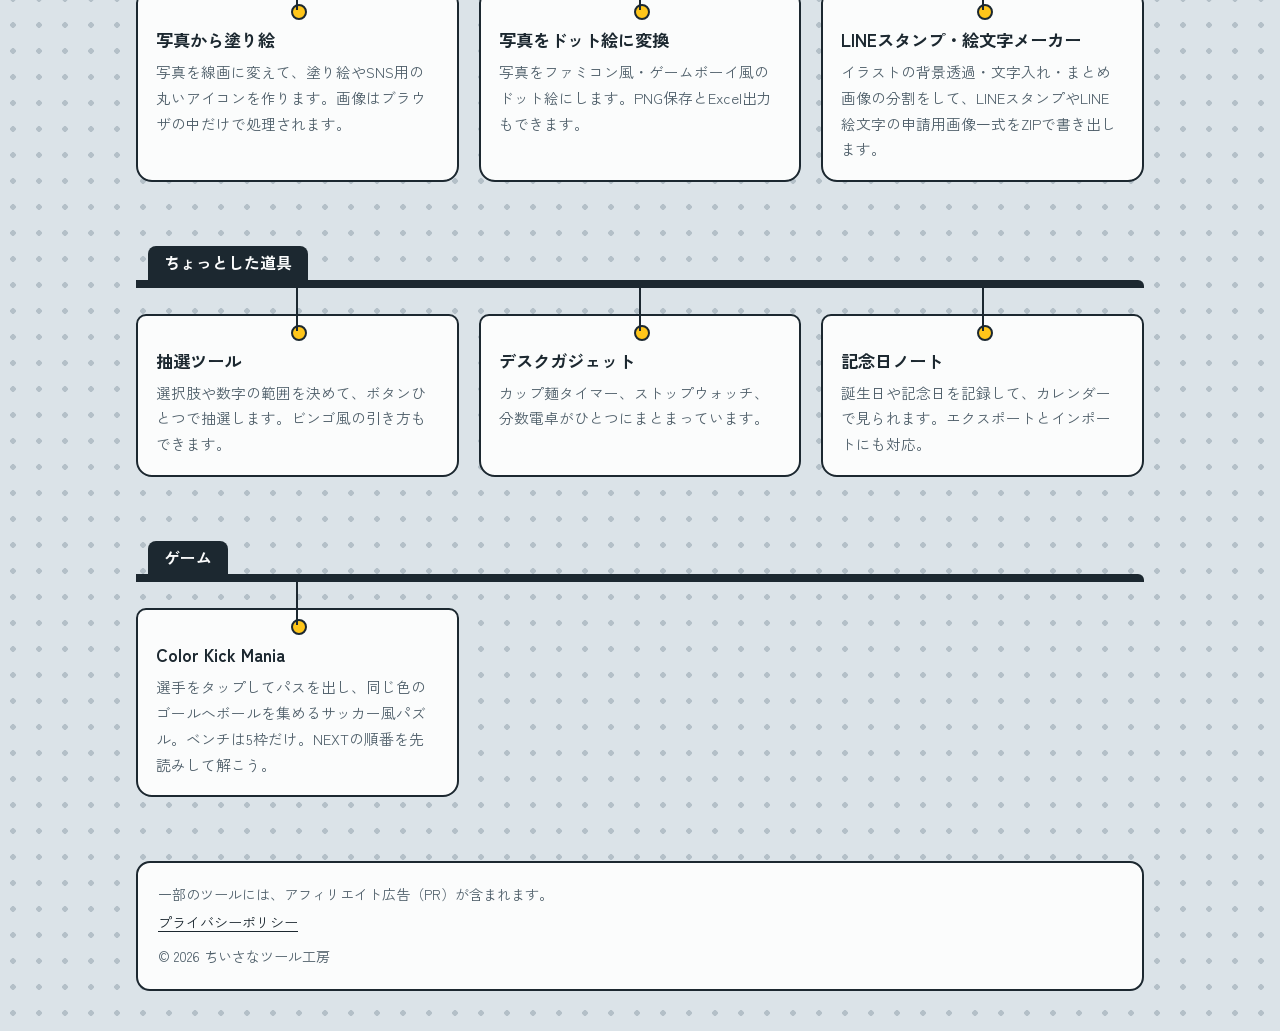
==== commit 3ea80941: "Mention the tokei drill on the top page and sitemap Co-Authored-By: Claude Fable 5.2 <noreply@anthro" ====
--- a/index.html
+++ b/index.html
@@ -47,7 +47,7 @@
 <section class="shelf" aria-labelledby="g1">
 <h2 id="g1">子ども向け</h2>
 <ul class="tags">
-<li class="tag" style="--i:6"><h3><a href="/kids-drill/">こどもドリルらんど</a></h3><p>たしざん・ひきざん・九九・ひらがな・カタカナの無料ドリル。プリントの印刷もできます。</p></li>
+<li class="tag" style="--i:6"><h3><a href="/kids-drill/">こどもドリルらんど</a></h3><p>たしざん・ひきざん・九九・とけい・ひらがな・カタカナの無料ドリル。プリントの印刷もできます。</p></li>
 </ul>
 </section>
 <section class="shelf" aria-labelledby="g2">
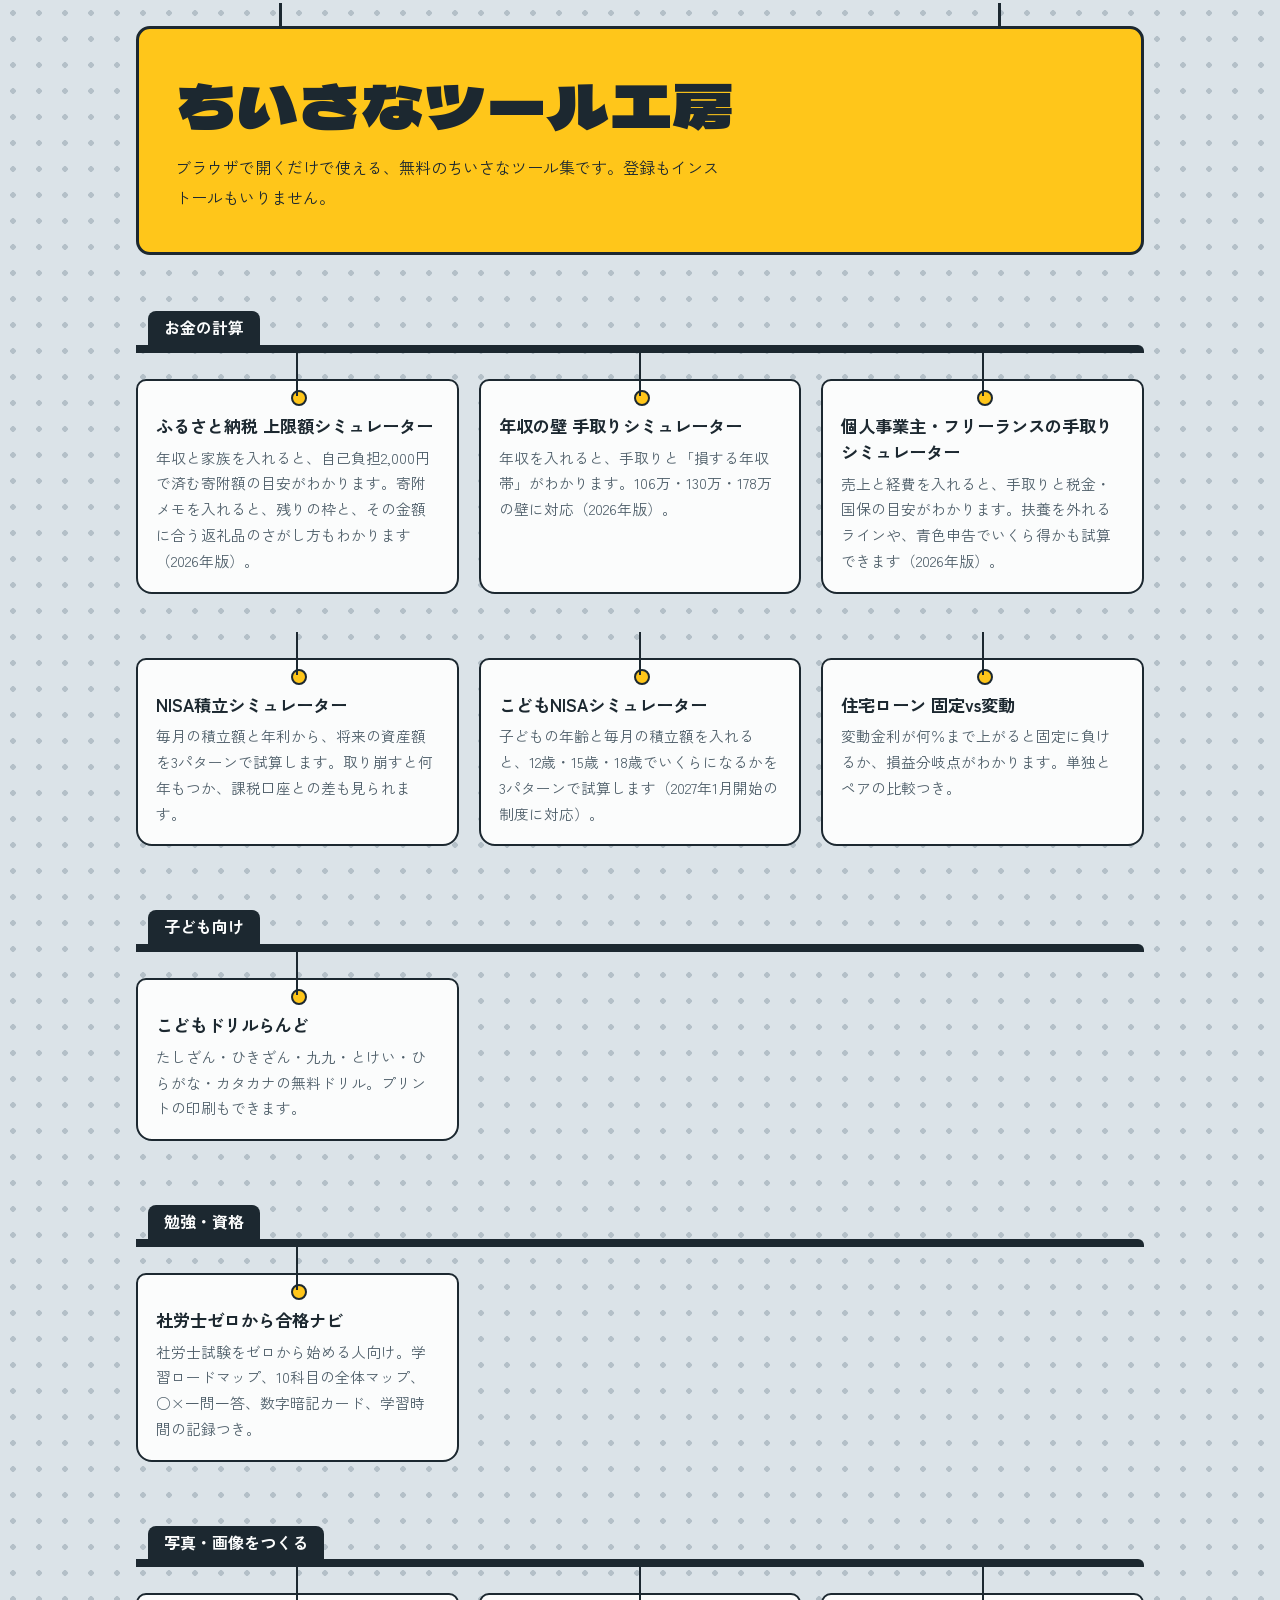
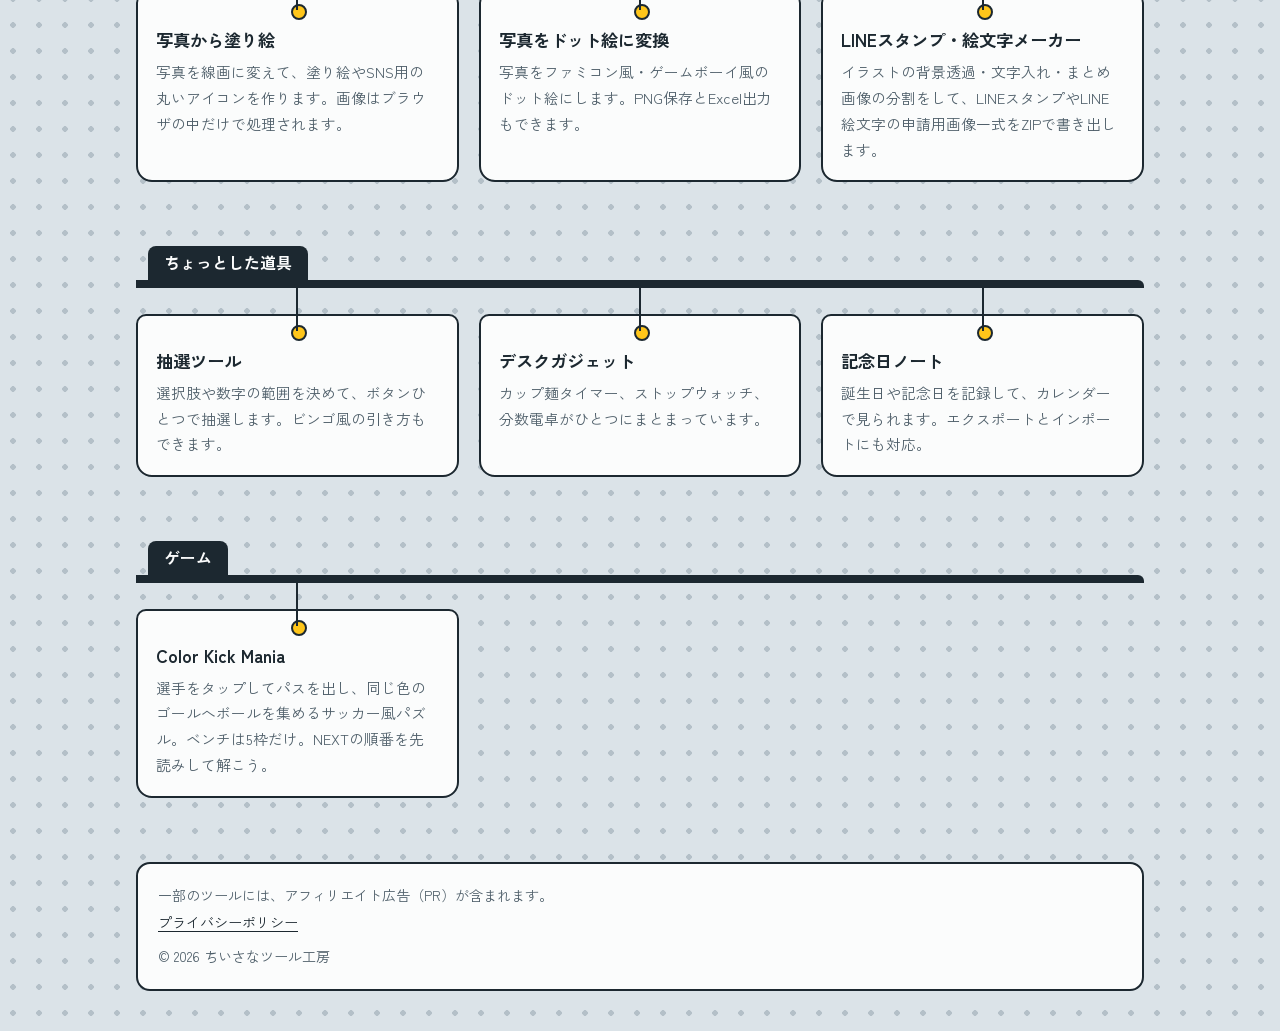
==== commit 579829bc: "Add the sole-proprietor simulator to the top page and sitemap Co-Authored-By: Claude Fable 5.2 <nore" ====
--- a/index.html
+++ b/index.html
@@ -39,43 +39,44 @@
 <ul class="tags">
 <li class="tag" style="--i:1"><h3><a href="/furusato-limit/">ふるさと納税 上限額シミュレーター</a></h3><p>年収と家族を入れると、自己負担2,000円で済む寄附額の目安がわかります。寄附メモを入れると、残りの枠と、その金額に合う返礼品のさがし方もわかります（2026年版）。</p></li>
 <li class="tag" style="--i:2"><h3><a href="/nenshu-kabe-simulator/">年収の壁 手取りシミュレーター</a></h3><p>年収を入れると、手取りと「損する年収帯」がわかります。106万・130万・178万の壁に対応（2026年版）。</p></li>
-<li class="tag" style="--i:3"><h3><a href="/nisa-simulator/">NISA積立シミュレーター</a></h3><p>毎月の積立額と年利から、将来の資産額を3パターンで試算します。取り崩すと何年もつか、課税口座との差も見られます。</p></li>
-<li class="tag" style="--i:4"><h3><a href="/nisa-simulator/kodomo/">こどもNISAシミュレーター</a></h3><p>子どもの年齢と毎月の積立額を入れると、12歳・15歳・18歳でいくらになるかを3パターンで試算します（2027年1月開始の制度に対応）。</p></li>
-<li class="tag" style="--i:5"><h3><a href="/loan-sim/">住宅ローン 固定vs変動</a></h3><p>変動金利が何％まで上がると固定に負けるか、損益分岐点がわかります。単独とペアの比較つき。</p></li>
+<li class="tag" style="--i:3"><h3><a href="/nenshu-kabe-simulator/kojin/">個人事業主・フリーランスの手取りシミュレーター</a></h3><p>売上と経費を入れると、手取りと税金・国保の目安がわかります。扶養を外れるラインや、青色申告でいくら得かも試算できます（2026年版）。</p></li>
+<li class="tag" style="--i:4"><h3><a href="/nisa-simulator/">NISA積立シミュレーター</a></h3><p>毎月の積立額と年利から、将来の資産額を3パターンで試算します。取り崩すと何年もつか、課税口座との差も見られます。</p></li>
+<li class="tag" style="--i:5"><h3><a href="/nisa-simulator/kodomo/">こどもNISAシミュレーター</a></h3><p>子どもの年齢と毎月の積立額を入れると、12歳・15歳・18歳でいくらになるかを3パターンで試算します（2027年1月開始の制度に対応）。</p></li>
+<li class="tag" style="--i:6"><h3><a href="/loan-sim/">住宅ローン 固定vs変動</a></h3><p>変動金利が何％まで上がると固定に負けるか、損益分岐点がわかります。単独とペアの比較つき。</p></li>
 </ul>
 </section>
 <section class="shelf" aria-labelledby="g1">
 <h2 id="g1">子ども向け</h2>
 <ul class="tags">
-<li class="tag" style="--i:6"><h3><a href="/kids-drill/">こどもドリルらんど</a></h3><p>たしざん・ひきざん・九九・とけい・ひらがな・カタカナの無料ドリル。プリントの印刷もできます。</p></li>
+<li class="tag" style="--i:7"><h3><a href="/kids-drill/">こどもドリルらんど</a></h3><p>たしざん・ひきざん・九九・とけい・ひらがな・カタカナの無料ドリル。プリントの印刷もできます。</p></li>
 </ul>
 </section>
 <section class="shelf" aria-labelledby="g2">
 <h2 id="g2">勉強・資格</h2>
 <ul class="tags">
-<li class="tag" style="--i:7"><h3><a href="/sharoushi-navi/">社労士ゼロから合格ナビ</a></h3><p>社労士試験をゼロから始める人向け。学習ロードマップ、10科目の全体マップ、○×一問一答、数字暗記カード、学習時間の記録つき。</p></li>
+<li class="tag" style="--i:8"><h3><a href="/sharoushi-navi/">社労士ゼロから合格ナビ</a></h3><p>社労士試験をゼロから始める人向け。学習ロードマップ、10科目の全体マップ、○×一問一答、数字暗記カード、学習時間の記録つき。</p></li>
 </ul>
 </section>
 <section class="shelf" aria-labelledby="g3">
 <h2 id="g3">写真・画像をつくる</h2>
 <ul class="tags">
-<li class="tag" style="--i:8"><h3><a href="/photo-to-nurie/">写真から塗り絵</a></h3><p>写真を線画に変えて、塗り絵やSNS用の丸いアイコンを作ります。画像はブラウザの中だけで処理されます。</p></li>
-<li class="tag" style="--i:9"><h3><a href="/dot-art/">写真をドット絵に変換</a></h3><p>写真をファミコン風・ゲームボーイ風のドット絵にします。PNG保存とExcel出力もできます。</p></li>
-<li class="tag" style="--i:10"><h3><a href="/line-stamp-maker/">LINEスタンプ・絵文字メーカー</a></h3><p>イラストの背景透過・文字入れ・まとめ画像の分割をして、LINEスタンプやLINE絵文字の申請用画像一式をZIPで書き出します。</p></li>
+<li class="tag" style="--i:9"><h3><a href="/photo-to-nurie/">写真から塗り絵</a></h3><p>写真を線画に変えて、塗り絵やSNS用の丸いアイコンを作ります。画像はブラウザの中だけで処理されます。</p></li>
+<li class="tag" style="--i:10"><h3><a href="/dot-art/">写真をドット絵に変換</a></h3><p>写真をファミコン風・ゲームボーイ風のドット絵にします。PNG保存とExcel出力もできます。</p></li>
+<li class="tag" style="--i:11"><h3><a href="/line-stamp-maker/">LINEスタンプ・絵文字メーカー</a></h3><p>イラストの背景透過・文字入れ・まとめ画像の分割をして、LINEスタンプやLINE絵文字の申請用画像一式をZIPで書き出します。</p></li>
 </ul>
 </section>
 <section class="shelf" aria-labelledby="g4">
 <h2 id="g4">ちょっとした道具</h2>
 <ul class="tags">
-<li class="tag" style="--i:11"><h3><a href="/roulette/">抽選ツール</a></h3><p>選択肢や数字の範囲を決めて、ボタンひとつで抽選します。ビンゴ風の引き方もできます。</p></li>
-<li class="tag" style="--i:12"><h3><a href="/cyber-noodle-timer/">デスクガジェット</a></h3><p>カップ麺タイマー、ストップウォッチ、分数電卓がひとつにまとまっています。</p></li>
-<li class="tag" style="--i:13"><h3><a href="/anniversary/">記念日ノート</a></h3><p>誕生日や記念日を記録して、カレンダーで見られます。エクスポートとインポートにも対応。</p></li>
+<li class="tag" style="--i:12"><h3><a href="/roulette/">抽選ツール</a></h3><p>選択肢や数字の範囲を決めて、ボタンひとつで抽選します。ビンゴ風の引き方もできます。</p></li>
+<li class="tag" style="--i:13"><h3><a href="/cyber-noodle-timer/">デスクガジェット</a></h3><p>カップ麺タイマー、ストップウォッチ、分数電卓がひとつにまとまっています。</p></li>
+<li class="tag" style="--i:14"><h3><a href="/anniversary/">記念日ノート</a></h3><p>誕生日や記念日を記録して、カレンダーで見られます。エクスポートとインポートにも対応。</p></li>
 </ul>
 </section>
 <section class="shelf" aria-labelledby="g5">
 <h2 id="g5">ゲーム</h2>
 <ul class="tags">
-<li class="tag" style="--i:14"><h3><a href="/color-kick/">Color Kick Mania</a></h3><p>選手をタップしてパスを出し、同じ色のゴールへボールを集めるサッカー風パズル。ベンチは5枠だけ。NEXTの順番を先読みして解こう。</p></li>
+<li class="tag" style="--i:15"><h3><a href="/color-kick/">Color Kick Mania</a></h3><p>選手をタップしてパスを出し、同じ色のゴールへボールを集めるサッカー風パズル。ベンチは5枠だけ。NEXTの順番を先読みして解こう。</p></li>
 </ul>
 </section>
 </main>
